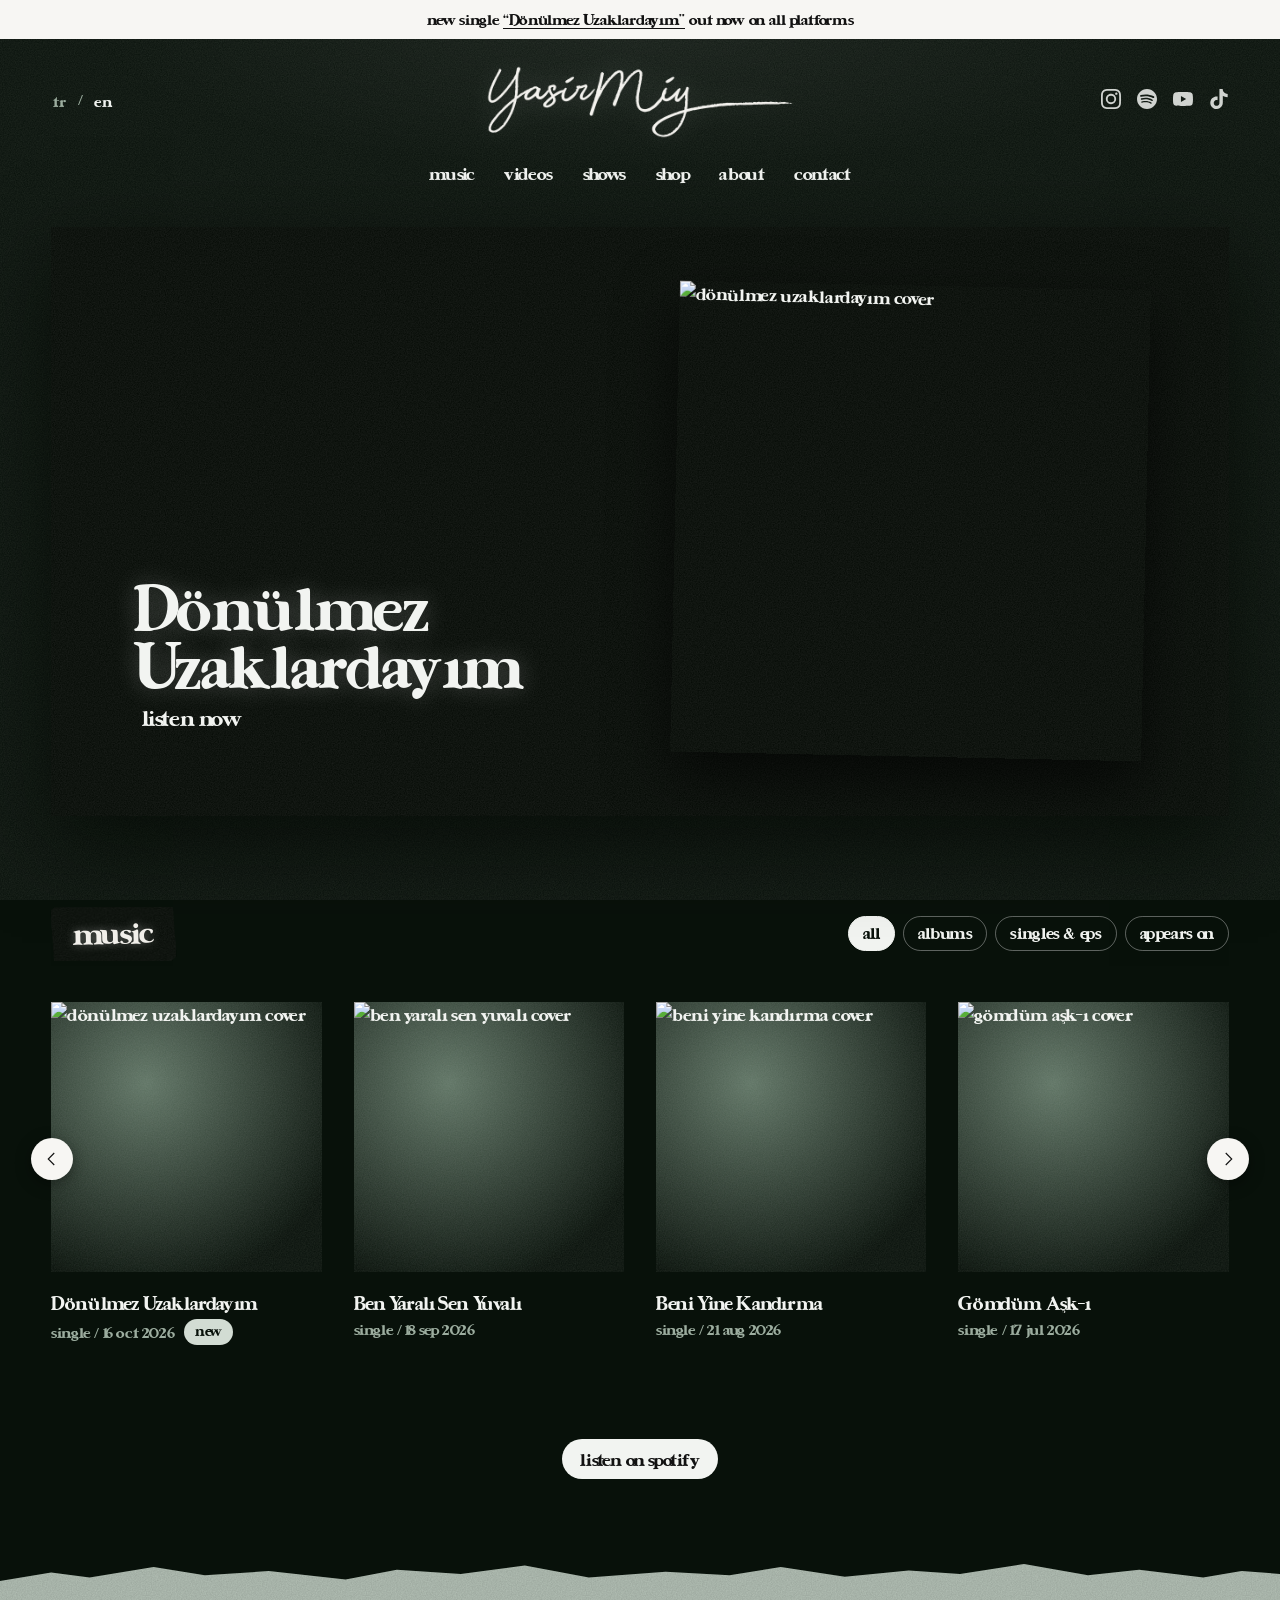
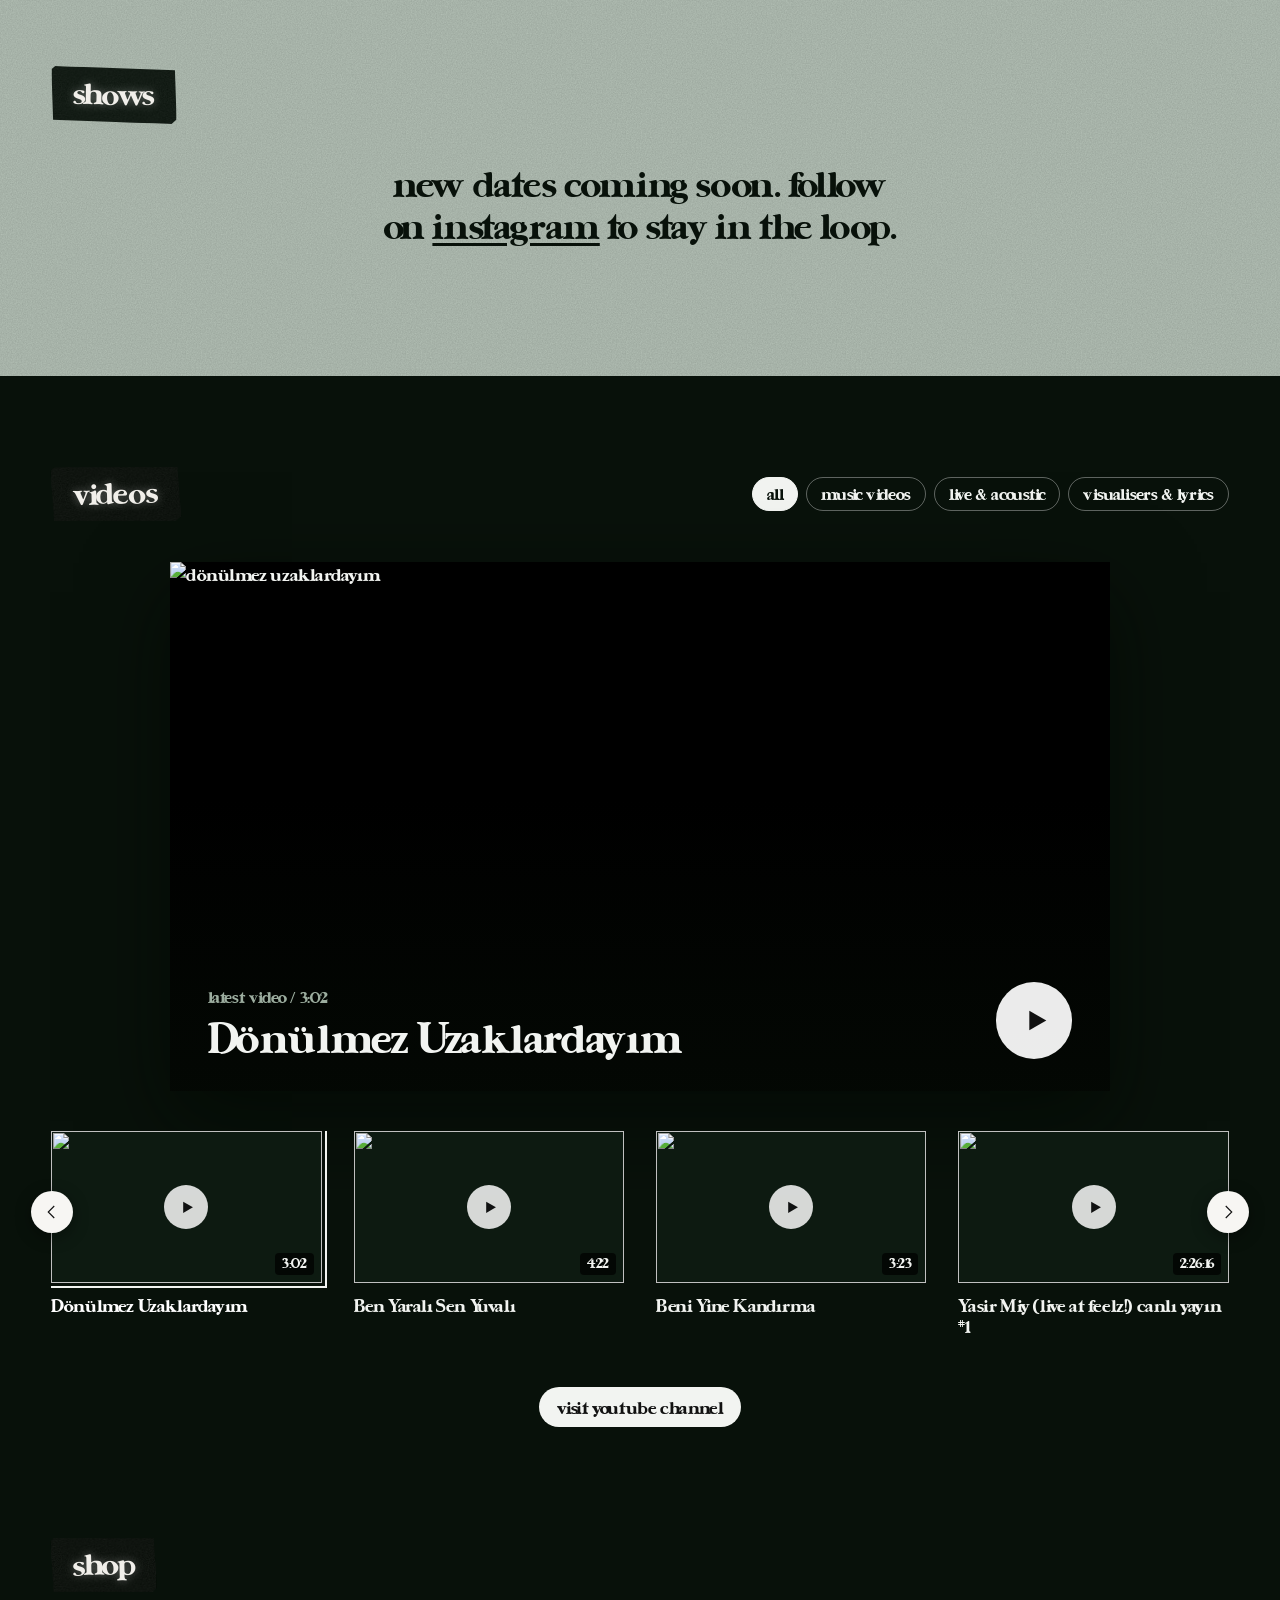
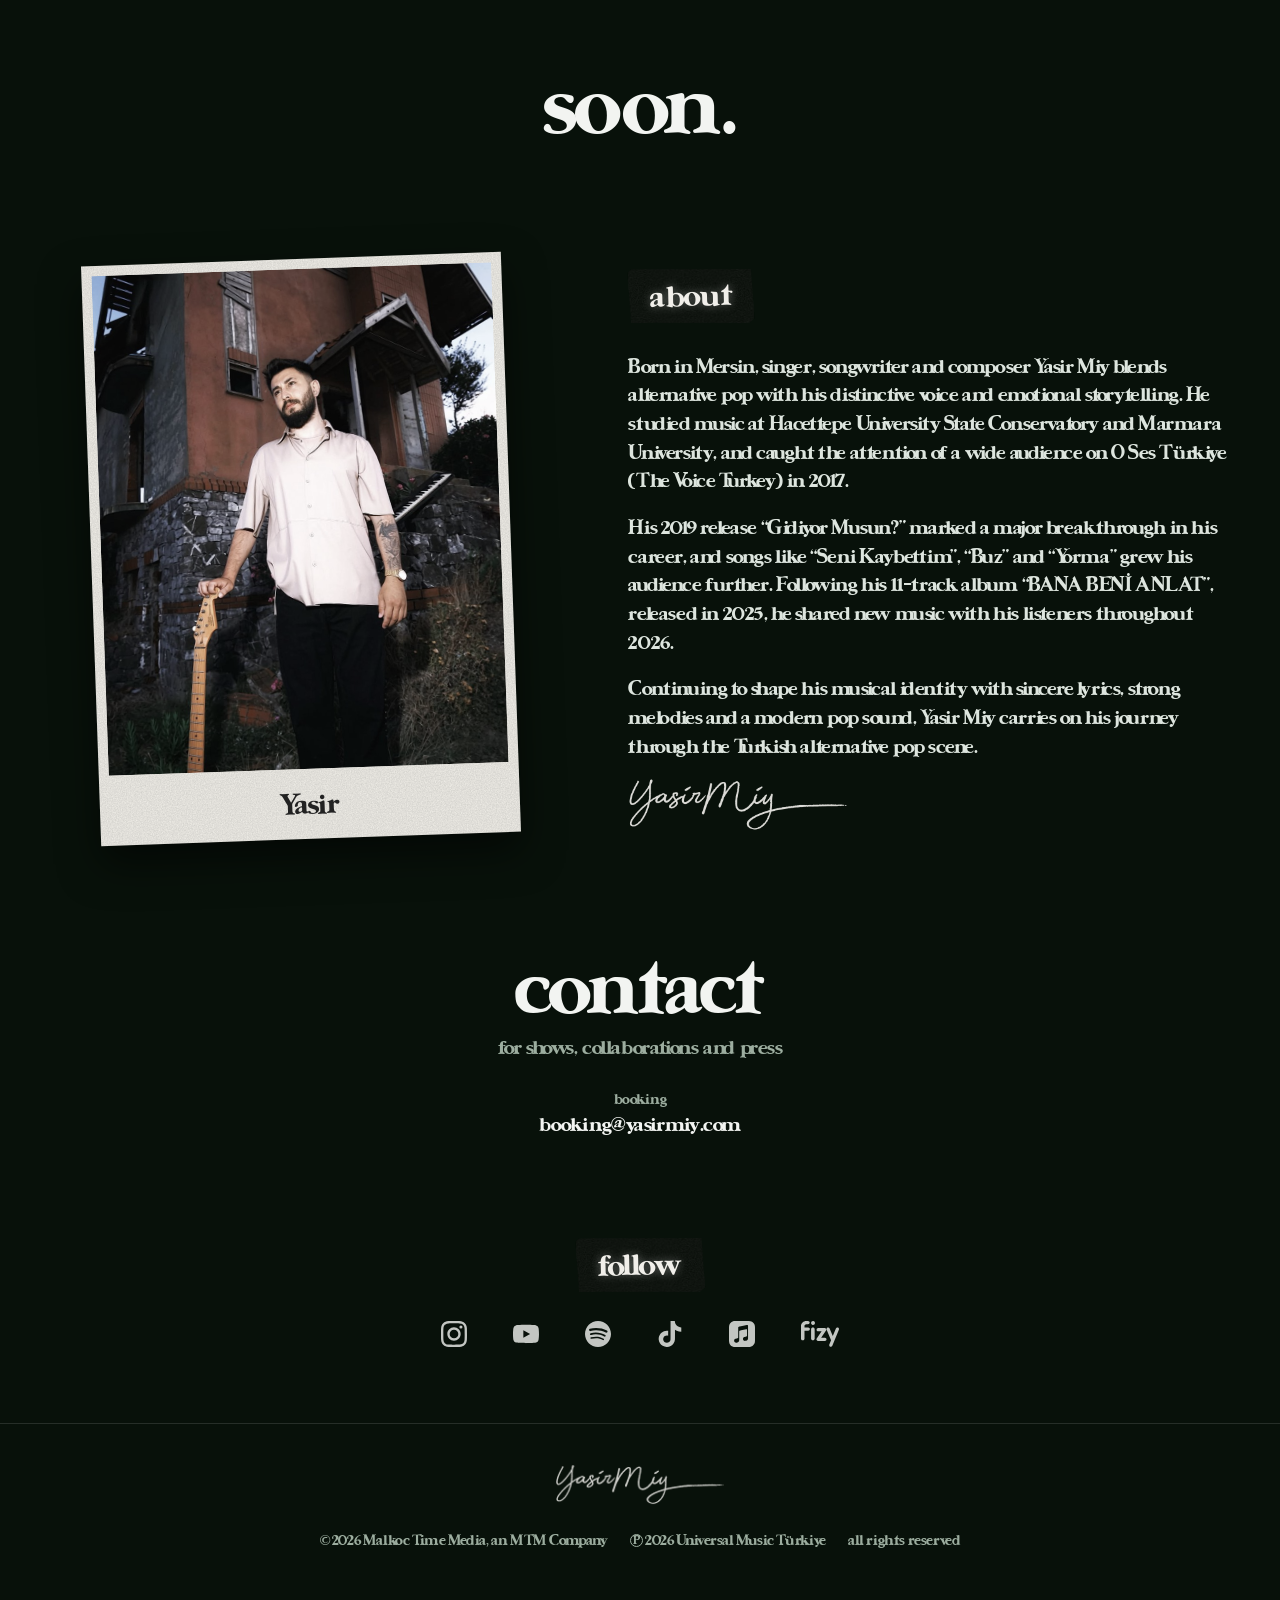
==== index.html @ 3ab73c59 "Add files via upload" ====
<!DOCTYPE html>
<html lang="tr">
<head>
<meta charset="UTF-8">
<meta name="viewport" content="width=device-width, initial-scale=1">
<title>yasir miy</title>
<meta name="theme-color" content="#08110a">
<meta name="description" content="Yasir Miy — müzisyen. Müzik, videolar, konserler ve iletişim.">
<link rel="stylesheet" href="assets/site.css">
</head>
<body>
<svg xmlns="http://www.w3.org/2000/svg" style="display:none" aria-hidden="true"><symbol id="i-instagram" viewBox="0 0 24 24"><path d="M7.0301.084c-1.2768.0602-2.1487.264-2.911.5634-.7888.3075-1.4575.72-2.1228 1.3877-.6652.6677-1.075 1.3368-1.3802 2.127-.2954.7638-.4956 1.6365-.552 2.914-.0564 1.2775-.0689 1.6882-.0626 4.947.0062 3.2586.0206 3.6671.0825 4.9473.061 1.2765.264 2.1482.5635 2.9107.308.7889.72 1.4573 1.388 2.1228.6679.6655 1.3365 1.0743 2.1285 1.38.7632.295 1.6361.4961 2.9134.552 1.2773.056 1.6884.069 4.9462.0627 3.2578-.0062 3.668-.0207 4.9478-.0814 1.28-.0607 2.147-.2652 2.9098-.5633.7889-.3086 1.4578-.72 2.1228-1.3881.665-.6682 1.0745-1.3378 1.3795-2.1284.2957-.7632.4966-1.636.552-2.9124.056-1.2809.0692-1.6898.063-4.948-.0063-3.2583-.021-3.6668-.0817-4.9465-.0607-1.2797-.264-2.1487-.5633-2.9117-.3084-.7889-.72-1.4568-1.3876-2.1228C21.2982 1.33 20.628.9208 19.8378.6165 19.074.321 18.2017.1197 16.9244.0645 15.6471.0093 15.236-.005 11.977.0014 8.718.0076 8.31.0215 7.0301.0839m.1402 21.6932c-1.17-.0509-1.8053-.2453-2.2287-.408-.5606-.216-.96-.4771-1.3819-.895-.422-.4178-.6811-.8186-.9-1.378-.1644-.4234-.3624-1.058-.4171-2.228-.0595-1.2645-.072-1.6442-.079-4.848-.007-3.2037.0053-3.583.0607-4.848.05-1.169.2456-1.805.408-2.2282.216-.5613.4762-.96.895-1.3816.4188-.4217.8184-.6814 1.3783-.9003.423-.1651 1.0575-.3614 2.227-.4171 1.2655-.06 1.6447-.072 4.848-.079 3.2033-.007 3.5835.005 4.8495.0608 1.169.0508 1.8053.2445 2.228.408.5608.216.96.4754 1.3816.895.4217.4194.6816.8176.9005 1.3787.1653.4217.3617 1.056.4169 2.2263.0602 1.2655.0739 1.645.0796 4.848.0058 3.203-.0055 3.5834-.061 4.848-.051 1.17-.245 1.8055-.408 2.2294-.216.5604-.4763.96-.8954 1.3814-.419.4215-.8181.6811-1.3783.9-.4224.1649-1.0577.3617-2.2262.4174-1.2656.0595-1.6448.072-4.8493.079-3.2045.007-3.5825-.006-4.848-.0608M16.953 5.5864A1.44 1.44 0 1 0 18.39 4.144a1.44 1.44 0 0 0-1.437 1.4424M5.8385 12.012c.0067 3.4032 2.7706 6.1557 6.173 6.1493 3.4026-.0065 6.157-2.7701 6.1506-6.1733-.0065-3.4032-2.771-6.1565-6.174-6.1498-3.403.0067-6.156 2.771-6.1496 6.1738M8 12.0077a4 4 0 1 1 4.008 3.9921A3.9996 3.9996 0 0 1 8 12.0077"/></symbol><symbol id="i-youtube" viewBox="0 0 24 24"><path d="M23.498 6.186a3.016 3.016 0 0 0-2.122-2.136C19.505 3.545 12 3.545 12 3.545s-7.505 0-9.377.505A3.017 3.017 0 0 0 .502 6.186C0 8.07 0 12 0 12s0 3.93.502 5.814a3.016 3.016 0 0 0 2.122 2.136c1.871.505 9.376.505 9.376.505s7.505 0 9.377-.505a3.015 3.015 0 0 0 2.122-2.136C24 15.93 24 12 24 12s0-3.93-.502-5.814zM9.545 15.568V8.432L15.818 12l-6.273 3.568z"/></symbol><symbol id="i-spotify" viewBox="0 0 24 24"><path d="M12 0C5.4 0 0 5.4 0 12s5.4 12 12 12 12-5.4 12-12S18.66 0 12 0zm5.521 17.34c-.24.359-.66.48-1.021.24-2.82-1.74-6.36-2.101-10.561-1.141-.418.122-.779-.179-.899-.539-.12-.421.18-.78.54-.9 4.56-1.021 8.52-.6 11.64 1.32.42.18.479.659.301 1.02zm1.44-3.3c-.301.42-.841.6-1.262.3-3.239-1.98-8.159-2.58-11.939-1.38-.479.12-1.02-.12-1.14-.6-.12-.48.12-1.021.6-1.141C9.6 9.9 15 10.561 18.72 12.84c.361.181.54.78.241 1.2zm.12-3.36C15.24 8.4 8.82 8.16 5.16 9.301c-.6.179-1.2-.181-1.38-.721-.18-.601.18-1.2.72-1.381 4.26-1.26 11.28-1.02 15.721 1.621.539.3.719 1.02.419 1.56-.299.421-1.02.599-1.559.3z"/></symbol><symbol id="i-tiktok" viewBox="0 0 24 24"><path d="M12.525.02c1.31-.02 2.61-.01 3.91-.02.08 1.53.63 3.09 1.75 4.17 1.12 1.11 2.7 1.62 4.24 1.79v4.03c-1.44-.05-2.89-.35-4.2-.97-.57-.26-1.1-.59-1.62-.93-.01 2.92.01 5.84-.02 8.75-.08 1.4-.54 2.79-1.35 3.94-1.31 1.92-3.58 3.17-5.91 3.21-1.43.08-2.86-.31-4.08-1.03-2.02-1.19-3.44-3.37-3.65-5.71-.02-.5-.03-1-.01-1.49.18-1.9 1.12-3.72 2.58-4.96 1.66-1.44 3.98-2.13 6.15-1.72.02 1.48-.04 2.96-.04 4.44-.99-.32-2.15-.23-3.02.37-.63.41-1.11 1.04-1.36 1.75-.21.51-.15 1.07-.14 1.61.24 1.64 1.82 3.02 3.5 2.87 1.12-.01 2.19-.66 2.77-1.61.19-.33.4-.67.41-1.06.1-1.79.06-3.57.07-5.36.01-4.03-.01-8.05.02-12.07z"/></symbol><symbol id="i-applemusic" viewBox="0 0 24 24"><path d="M23.994 6.124a9.23 9.23 0 00-.24-2.19c-.317-1.31-1.062-2.31-2.18-3.043a5.022 5.022 0 00-1.877-.726 10.496 10.496 0 00-1.564-.15c-.04-.003-.083-.01-.124-.013H5.986c-.152.01-.303.017-.455.026-.747.043-1.49.123-2.193.4-1.336.53-2.3 1.452-2.865 2.78-.192.448-.292.925-.363 1.408-.056.392-.088.785-.1 1.18 0 .032-.007.062-.01.093v12.223c.01.14.017.283.027.424.05.815.154 1.624.497 2.373.65 1.42 1.738 2.353 3.234 2.801.42.127.856.187 1.293.228.555.053 1.11.06 1.667.06h11.03a12.5 12.5 0 001.57-.1c.822-.106 1.596-.35 2.295-.81a5.046 5.046 0 001.88-2.207c.186-.42.293-.87.37-1.324.113-.675.138-1.358.137-2.04-.002-3.8 0-7.595-.003-11.393zm-6.423 3.99v5.712c0 .417-.058.827-.244 1.206-.29.59-.76.962-1.388 1.14-.35.1-.706.157-1.07.173-.95.045-1.773-.6-1.943-1.536a1.88 1.88 0 011.038-2.022c.323-.16.67-.25 1.018-.324.378-.082.758-.153 1.134-.24.274-.063.457-.23.51-.516a.904.904 0 00.02-.193c0-1.815 0-3.63-.002-5.443a.725.725 0 00-.026-.185c-.04-.15-.15-.243-.304-.234-.16.01-.318.035-.475.066-.76.15-1.52.303-2.28.456l-2.325.47-1.374.278c-.016.003-.032.01-.048.013-.277.077-.377.203-.39.49-.002.042 0 .086 0 .13-.002 2.602 0 5.204-.003 7.805 0 .42-.047.836-.215 1.227-.278.64-.77 1.04-1.434 1.233-.35.1-.71.16-1.075.172-.96.036-1.755-.6-1.92-1.544-.14-.812.23-1.685 1.154-2.075.357-.15.73-.232 1.108-.31.287-.06.575-.116.86-.177.383-.083.583-.323.6-.714v-.15c0-2.96 0-5.922.002-8.882 0-.123.013-.25.042-.37.07-.285.273-.448.546-.518.255-.066.515-.112.774-.165.733-.15 1.466-.296 2.2-.444l2.27-.46c.67-.134 1.34-.27 2.01-.403.22-.043.442-.088.663-.106.31-.025.523.17.554.482.008.073.012.148.012.223.002 1.91.002 3.822 0 5.732z"/></symbol><symbol id="i-fizy" viewBox="0 0 38 26"><path d="M34.9114 7.4412C35.2424 6.62758 36.1765 6.23382 36.9969 6.56232C37.8176 6.89082 38.2143 7.81673 37.8831 8.63059L31.307 24.7911C31.0553 25.4099 30.4546 25.7857 29.8205 25.7857C29.6208 25.7857 29.418 25.7485 29.2213 25.67C28.4007 25.3415 28.0039 24.4153 28.3351 23.6015L30.0643 19.3524L25.6507 8.63699C25.316 7.82436 25.7088 6.89673 26.528 6.56479C27.3471 6.23308 28.2827 6.62265 28.6172 7.43504L31.7845 15.1247L34.9114 7.4412ZM23.6917 7.03247C24.2932 7.03247 24.8454 7.36421 25.1258 7.89449C25.4064 8.42453 25.3695 9.06598 25.0298 9.56046L20.1325 16.6938H23.91C24.8054 16.6938 25.5312 17.4174 25.5312 18.3097C25.5312 19.202 24.8054 19.9253 23.91 19.9253H17.0586C16.4572 19.9253 15.9052 19.5936 15.6248 19.0633C15.3442 18.5333 15.3811 17.8918 15.7205 17.3973L20.6181 10.264H17.1975C16.3021 10.264 15.5761 9.54043 15.5761 8.64811C15.5761 7.75579 16.3021 7.03247 17.1975 7.03247H23.6917ZM11.875 19.3393C10.8912 19.3393 10.0937 18.6406 10.0937 17.7787V8.00698C10.0937 7.14508 10.8912 6.44643 11.875 6.44643C12.8588 6.44643 13.6562 7.14508 13.6562 8.00698V17.7787C13.6562 18.6406 12.8588 19.3393 11.875 19.3393ZM7.1737 6.42165H3.49033V4.84044C3.49033 3.96487 4.35405 3.21082 5.30611 3.21082H6.97261C7.92949 3.21082 8.70515 2.48567 8.70515 1.60541C8.70515 0.725152 7.92949 0 6.97261 0H5.30611C2.44323 0 0 2.20707 0 4.84044V17.7452C0 18.6255 0.788278 19.3393 1.74517 19.3393C2.70205 19.3393 3.49033 18.6255 3.49033 17.7452V9.63247H7.1737C8.13059 9.63247 8.90625 8.90732 8.90625 8.02706C8.90625 7.1468 8.13059 6.42165 7.1737 6.42165Z"/><path d="M10.0858 2.29425C9.8662 0.951652 11.0071 -0.19299 12.3458 0.0273158C13.1564 0.160866 13.81 0.816524 13.9432 1.62966C14.1625 2.97252 13.0217 4.1169 11.6832 3.89659C10.8726 3.76304 10.2187 3.10738 10.0858 2.29425Z"/></symbol></svg>
<div class="announce">
  <span data-i18n="duyuru1">yeni single</span> <a href="#muzik" id="duyuru-link" target="_blank" rel="noopener">“<span id="duyuru-ad">Dönülmez Uzaklardayım</span>”</a> <span data-i18n="duyuru2">şimdi tüm platformlarda</span>
</div>

<header>
  <div class="wrap">
    <div class="top">
      <div class="lang" role="group" aria-label="dil / language">
        <button type="button" data-lang="tr" class="on">tr</button><span>/</span><button type="button" data-lang="en">en</button>
      </div>
      <a href="#" class="logo" aria-label="Yasir Miy"><img src="assets/logo-acik.png" alt="Yasir Miy"></a>
      <div class="socials">
        <a href="https://www.instagram.com/yasirmiy" target="_blank" rel="noopener" aria-label="Instagram"><svg><use href="#i-instagram"/></svg></a>
        <a href="https://open.spotify.com/intl-tr/artist/2FxIS6uj3aDXwHBU1Y2mBW" target="_blank" rel="noopener" aria-label="Spotify"><svg><use href="#i-spotify"/></svg></a>
        <a href="https://www.youtube.com/@yasirmiy/" target="_blank" rel="noopener" aria-label="YouTube"><svg><use href="#i-youtube"/></svg></a>
        <a href="https://www.tiktok.com/@yasirmiy" target="_blank" rel="noopener" aria-label="TikTok"><svg><use href="#i-tiktok"/></svg></a>
      </div>
    </div>
    <nav>
      <ul>
        <li><a href="#muzik" data-i18n="nav_muzik">müzik</a></li>
        <li><a href="#videolar" data-i18n="nav_video">videolar</a></li>
        <li><a href="#konserler" data-i18n="nav_konser">konserler</a></li>
        <li><a href="shop/" data-i18n="shop">shop</a></li>
        <li><a href="#hakkimda" data-i18n="nav_hakkimda">hakkımda</a></li>
        <li><a href="#iletisim" data-i18n="nav_iletisim">iletişim</a></li>
      </ul>
    </nav>
  </div>
</header>

<main>
  <!-- BÜYÜK KAPAK: en son çıkan şarkı -->
  <div class="wrap">
    <a href="https://open.spotify.com/intl-tr/artist/2FxIS6uj3aDXwHBU1Y2mBW" class="hero" id="hero-link" target="_blank" rel="noopener" style="display:block">
      <div class="hero-bg" id="hero-bg"></div>
      <div class="hero-shade"></div>
      <img class="hero-cover" id="hero-kapak" alt="">
      <div class="hero-text">
        <h1 id="hero-ad">Dönülmez Uzaklardayım</h1>
        <p data-i18n="dinle_simdi">şimdi dinle</p>
      </div>
    </a>
  </div>

  <!-- MÜZİK (liste Apple Music'ten, linkler Spotify'a) -->
  <section id="muzik">
    <div class="wrap">
      <div class="sec-head"><span class="tape" data-i18n="nav_muzik">müzik</span>
        <div class="filters" role="tablist">
          <button class="chip on" data-f="all" data-i18n="f_tumu">tümü</button>
          <button class="chip" data-f="album" data-i18n="f_album">albümler</button>
          <button class="chip" data-f="single" data-i18n="f_single">single'lar ve ep'ler</button>
          <button class="chip" data-f="feat" data-i18n="f_feat">yer aldıkları</button>
        </div>
      </div>
      <div class="carousel">
        <button class="arrow prev" aria-label="<"><svg viewBox="0 0 24 24"><path d="M15 4l-8 8 8 8"/></svg></button>
        <div class="track" id="muzik-liste"></div>
        <button class="arrow next" aria-label=">"><svg viewBox="0 0 24 24"><path d="M9 4l8 8-8 8"/></svg></button>
      </div>
      <div class="center"><a class="pill" href="https://open.spotify.com/intl-tr/artist/2FxIS6uj3aDXwHBU1Y2mBW" target="_blank" rel="noopener" data-i18n="spotify_tumu">tümünü spotify'da dinle</a></div>
    </div>
  </section>

  <!-- KONSERLER -->
  <div class="torn" aria-hidden="true"></div>
  <div class="grey">
    <section id="konserler">
      <div class="wrap">
        <div class="sec-head"><span class="tape light" data-i18n="nav_konser">konserler</span></div>
        <p class="note bos"><span data-i18n="konser1">yeni tarihler yakında. haberdar olmak için</span> <a href="https://www.instagram.com/yasirmiy" target="_blank" rel="noopener">instagram</a><span data-i18n="konser2">'dan takip et.</span></p>
      </div>
    </section>
  </div>

  <!-- VİDEOLAR (YouTube) -->
  <section id="videolar">
    <div class="wrap">
      <div class="sec-head"><span class="tape" data-i18n="nav_video">videolar</span>
        <div class="filters" id="video-filtre">
          <button class="chip on" data-f="all" data-i18n="f_tumu">tümü</button>
          <button class="chip" data-f="klip" data-i18n="v_klip">klipler</button>
          <button class="chip" data-f="canli" data-i18n="v_canli">canlı ve akustik</button>
          <button class="chip" data-f="dinle" data-i18n="v_dinle">visualiser ve lyric</button>
        </div>
      </div>
      <div class="featured" id="video-vitrin"></div>
      <div class="carousel vids">
        <button class="arrow prev" aria-label="<"><svg viewBox="0 0 24 24"><path d="M15 4l-8 8 8 8"/></svg></button>
        <div class="track" id="video-liste"></div>
        <button class="arrow next" aria-label=">"><svg viewBox="0 0 24 24"><path d="M9 4l8 8-8 8"/></svg></button>
      </div>
      <div class="center"><a class="pill" href="https://www.youtube.com/@yasirmiy/" target="_blank" rel="noopener" data-i18n="yt_git">youtube kanalına git</a></div>
    </div>
  </section>

  <!-- SHOP -->
  <section id="shop">
    <div class="wrap">
      <div class="sec-head"><span class="tape" data-i18n="shop">shop</span></div>
      <div class="shop-grid tek" id="ana-urunler"></div>
      <div id="shop-alt"><p class="shop-note" data-i18n="shop_not2">yeni ürünler çok yakında.</p>
      <div class="center" style="margin-top:22px"><a class="pill" href="shop/" data-i18n="shop_git">mağazaya git</a></div></div>
    </div>
  </section>

  <!-- HAKKIMDA -->
  <section id="hakkimda">
    <div class="wrap about">
      <figure class="polaroid"><div class="img"><img src="assets/foto/hakkimda.jpg" alt="Yasir Miy" loading="lazy"></div><figcaption>Yasir</figcaption></figure>
      <div>
        <div class="sec-head" style="margin-bottom:28px"><span class="tape" data-i18n="nav_hakkimda">hakkımda</span></div>
        <p data-i18n="bio1">Mersin doğumlu şarkıcı, söz yazarı ve besteci Yasir Miy, alternatif pop müziği kendine özgü vokali ve duygusal anlatımıyla buluşturuyor. Hacettepe Üniversitesi Konservatuvarı ve Marmara Üniversitesi’nde müzik eğitimi alan sanatçı, 2017 yılında O Ses Türkiye ile geniş kitlelerin dikkatini çekti.</p>
        <p data-i18n="bio2">2019 yılında yayımladığı “Gidiyor Musun?” ile müzik kariyerinde önemli bir çıkış yakalayan Miy, “Seni Kaybettim”, “Buz” ve “Yorma” gibi şarkılarıyla dinleyici kitlesini genişletti. 2025 yılında yayımladığı 11 şarkılık “BANA BENİ ANLAT” albümünün ardından 2026 boyunca yeni çalışmalarını dinleyicileriyle buluşturdu.</p>
        <p data-i18n="bio3">Samimi sözleri, güçlü melodileri ve modern pop sound’uyla müzikal kimliğini geliştirmeye devam eden Yasir Miy, üretimleriyle Türk alternatif pop sahnesindeki yolculuğunu sürdürüyor.</p>
        <img class="sign" src="assets/logo-acik.png" alt="Yasir Miy">
      </div>
    </div>
  </section>

  <!-- İLETİŞİM -->
  <section id="iletisim" class="contact">
    <div class="wrap">
      <h2 data-i18n="nav_iletisim">iletişim</h2>
      <p data-i18n="iletisim_alt">konser, iş birliği ve basın için</p>
      <div class="rows">
        <div><small>booking</small><a href="mailto:booking@yasirmiy.com">booking@yasirmiy.com</a></div>
      </div>
    </div>
  </section>

  <!-- TAKİP ET -->
  <section id="takip" class="follow">
    <div class="wrap">
      <div class="sec-head" style="justify-content:center"><span class="tape" data-i18n="takip">takip et</span></div>
      <div class="follow-grid">
        <a href="https://www.instagram.com/yasirmiy" target="_blank" rel="noopener" aria-label="instagram" title="instagram"><svg><use href="#i-instagram"/></svg><span>instagram</span></a>
        <a href="https://www.youtube.com/@yasirmiy/" target="_blank" rel="noopener" aria-label="youtube" title="youtube"><svg><use href="#i-youtube"/></svg><span>youtube</span></a>
        <a href="https://open.spotify.com/intl-tr/artist/2FxIS6uj3aDXwHBU1Y2mBW" target="_blank" rel="noopener" aria-label="spotify" title="spotify"><svg><use href="#i-spotify"/></svg><span>spotify</span></a>
        <a href="https://www.tiktok.com/@yasirmiy" target="_blank" rel="noopener" aria-label="tiktok" title="tiktok"><svg><use href="#i-tiktok"/></svg><span>tiktok</span></a>
        <a href="https://music.apple.com/tr/artist/yasir-miy/1456168470?l=tr" target="_blank" rel="noopener" aria-label="apple music" title="apple music"><svg><use href="#i-applemusic"/></svg><span>apple music</span></a>
        <a href="https://listen.fizy.com/sanatci/--/yasir-miy/409668368/--/sarkilar/karisik" target="_blank" rel="noopener" class="fizy" aria-label="fizy" title="fizy"><svg viewBox="0 0 38 26"><use href="#i-fizy"/></svg><span>fizy</span></a>
      </div>
    </div>
  </section>
</main>

<footer>
  <div class="wrap">
    <img class="flogo" src="assets/logo-acik.png" alt="Yasir Miy">
    <div class="fine"><span>© 2026 Malkoc Time Media, an MTM Company</span><span><span class="pmark" aria-label="℗">P</span> 2026 Universal Music Türkiye</span><span data-i18n="haklar">tüm hakları saklıdır</span></div>
  </div>
</footer>

<script src="assets/muzik-yedek.js"></script>
<script src="assets/video-liste.js"></script>
<script src="assets/spotify-esles.js"></script>
<script src="assets/urunler.js"></script>
<script>
  // ——— DİL (tr / en) ———
  const METIN = {
    tr: {
      duyuru1:'yeni single', duyuru2:'şimdi tüm platformlarda',
      nav_muzik:'müzik', nav_video:'videolar', nav_konser:'konserler', nav_hakkimda:'hakkımda', nav_iletisim:'iletişim',
      dinle_simdi:'şimdi dinle', f_tumu:'tümü', f_album:'albümler', f_single:"single'lar ve ep'ler", f_feat:'yer aldıkları',
      spotify_tumu:"tümünü spotify'da dinle", p_dinle:'dinle', p_izle:'izle', p_sahne:'sahne', p_ben:'ben',
      konser1:'yeni tarihler yakında. haberdar olmak için', konser2:"'dan takip et.",
      v_klip:'klipler', v_canli:'canlı ve akustik', v_dinle:'visualiser ve lyric', yt_git:'youtube kanalına git',
      son_video:'son video', secili:'şimdi seçili', yeni:'yeni', kapak:'kapak',
      iletisim_alt:'konser, iş birliği ve basın için', menajer:'menajer', basin:'basın',
      takip:'takip et', haklar:'tüm hakları saklıdır',
      shop:'shop', yakinda:'yakında', s_tee:'tişört', s_hood:'kapüşonlu sweatshirt', s_vinyl:'plak', s_poster:'poster', shop_not:'resmi yasir miy ürünleri çok yakında burada.', shop_git:'mağazaya git', shop_not2:'yeni ürünler çok yakında.', dil:'tr',
      t_album:'albüm', t_ep:'ep', t_single:'single', t_feat:'yer aldığı',
      ay:['oca','şub','mar','nis','may','haz','tem','ağu','eyl','eki','kas','ara']
    },
    en: {
      duyuru1:'new single', duyuru2:'out now on all platforms',
      nav_muzik:'music', nav_video:'videos', nav_konser:'shows', nav_hakkimda:'about', nav_iletisim:'contact',
      dinle_simdi:'listen now', f_tumu:'all', f_album:'albums', f_single:'singles & eps', f_feat:'appears on',
      spotify_tumu:'listen on spotify', p_dinle:'listen', p_izle:'watch', p_sahne:'live', p_ben:'me',
      konser1:'new dates coming soon. follow on', konser2:' to stay in the loop.',
      v_klip:'music videos', v_canli:'live & acoustic', v_dinle:'visualisers & lyrics', yt_git:'visit youtube channel',
      son_video:'latest video', secili:'now selected', yeni:'new', kapak:'cover',
      iletisim_alt:'for shows, collaborations and press', menajer:'management', basin:'press',
      takip:'follow', haklar:'all rights reserved',
      shop:'shop', yakinda:'soon', s_tee:'t-shirt', s_hood:'hoodie', s_vinyl:'vinyl', s_poster:'poster', shop_not:'official yasir miy merch is coming here soon.', shop_git:'visit the shop', shop_not2:'more merch coming soon.', dil:'en',
      t_album:'album', t_ep:'ep', t_single:'single', t_feat:'featured',
      ay:['jan','feb','mar','apr','may','jun','jul','aug','sep','oct','nov','dec'],
      bio1:'Born in Mersin, singer, songwriter and composer Yasir Miy blends alternative pop with his distinctive voice and emotional storytelling. He studied music at Hacettepe University State Conservatory and Marmara University, and caught the attention of a wide audience on O Ses Türkiye (The Voice Turkey) in 2017.',
      bio2:'His 2019 release “Gidiyor Musun?” marked a major breakthrough in his career, and songs like “Seni Kaybettim”, “Buz” and “Yorma” grew his audience further. Following his 11-track album “BANA BENİ ANLAT”, released in 2025, he shared new music with his listeners throughout 2026.',
      bio3:'Continuing to shape his musical identity with sincere lyrics, strong melodies and a modern pop sound, Yasir Miy carries on his journey through the Turkish alternative pop scene.'
    }
  };
  // Türkçe biyografiyi sayfadan al (tek kaynak)
  ['bio1','bio2','bio3'].forEach(k => METIN.tr[k] = document.querySelector(`[data-i18n="${k}"]`).textContent);
  let DIL = 'tr';
  try { DIL = localStorage.getItem('dil') || (/^tr/i.test(navigator.language) ? 'tr' : 'en'); } catch(e) {}
  const T = k => (METIN[DIL] && METIN[DIL][k] !== undefined) ? METIN[DIL][k] : METIN.tr[k];
  function dilUygula(d){
    DIL = METIN[d] ? d : 'tr';
    try { localStorage.setItem('dil', DIL); } catch(e) {}
    document.documentElement.lang = DIL;
    document.querySelectorAll('[data-i18n]').forEach(el => el.textContent = T(el.dataset.i18n));
    document.querySelectorAll('.lang button').forEach(b => b.classList.toggle('on', b.dataset.lang === DIL));
    if (typeof ciz === 'function') { ciz(); vitrin(false); vciz(); }
    const au = document.getElementById('ana-urunler');
    if (au && window.URUNLER) { const g = URUNLER.filter(u => !u.gizli); au.innerHTML = g.length ? g.slice(0,3).map(u => urunKarti(u, '', T)).join('') : `<p class="yakinda-buyuk">${T('yakinda')}.</p>`; document.getElementById('shop-alt').style.display = g.length ? '' : 'none'; }
  }
  document.querySelectorAll('.lang button').forEach(b => b.onclick = () => dilUygula(b.dataset.lang));

  // ——— MÜZİK: liste Apple'dan güncel, tıklayınca Spotify ———
  const SP = window.SPOTIFY || {};
  const spotifyLink = x => SP[x.id] ? 'https://open.spotify.com/album/' + SP[x.id]
    : 'https://open.spotify.com/search/' + encodeURIComponent('Yasir Miy ' + x.t.replace(/\(feat\..*?\)/,''));
  let LISTE = (window.MUZIK_YEDEK || []).slice(), FILTRE = 'all';
  const YEREL = new Set(LISTE.map(x => x.id));
  const tarih = d => { const [y,m,g] = d.split('-'); return +g + ' ' + T('ay')[m-1] + ' ' + y; };
  const esc = t => t.replace(/[&<>"]/g, c => ({'&':'&amp;','<':'&lt;','>':'&gt;','"':'&quot;'}[c]));
  function ciz(){
    const el = document.getElementById('muzik-liste');
    const l = LISTE.filter(x => FILTRE==='all' || x.ty===FILTRE || (FILTRE==='single' && x.ty==='ep'));
    el.innerHTML = l.map((x,i) => `
      <a class="card" href="${spotifyLink(x)}" target="_blank" rel="noopener">
        <div class="cover">${x.art ? `<img src="${x.art}" alt="${esc(x.t)} ${T('kapak')}" loading="lazy">` : `<span class="ad">${esc(x.t)}</span>`}</div>
        <h3>${esc(x.t)}</h3>
        ${x.a !== 'Yasir Miy' ? `<div class="artist">${esc(x.a)}</div>` : ''}
        <div class="meta">${T('t_'+x.ty)} / ${tarih(x.d)} ${i===0 && FILTRE==='all' ? `<span class="tag">${T('yeni')}</span>` : ''}</div>
      </a>`).join('');
    el.scrollLeft = 0;
    const s = LISTE[0]; if (!s) return;
    const url = spotifyLink(s), kapak = s.art || '';
    document.getElementById('hero-ad').textContent = s.t;
    document.getElementById('hero-kapak').src = kapak;
    document.getElementById('hero-kapak').alt = s.t + ' ' + T('kapak');
    document.getElementById('hero-bg').style.backgroundImage = kapak ? `url("${kapak}")` : '';
    document.getElementById('duyuru-ad').textContent = s.t;
    document.getElementById('hero-link').href = url;
    document.getElementById('duyuru-link').href = url;
  }
  document.querySelectorAll('#muzik .chip').forEach(b => b.onclick = () => {
    document.querySelectorAll('#muzik .chip').forEach(c => c.classList.toggle('on', c===b));
    FILTRE = b.dataset.f; ciz();
  });
  // Apple'dan canlı liste (JSONP)
  window.appleMuzik = r => {
    const l = (r.results||[]).filter(x => x.wrapperType==='collection').map(x => {
      let t = x.collectionName, ty = 'album';
      if (/ - Single$/.test(t)) { t = t.replace(/ - Single$/,''); ty = 'single'; }
      else if (/ - EP$/.test(t)) { t = t.replace(/ - EP$/,''); ty = 'ep'; }
      if (!/Yasir Miy/i.test(x.artistName)) ty = 'feat';
      return {id:x.collectionId, t, d:x.releaseDate.slice(0,10), a:x.artistName, ty, n:x.trackCount,
              art: YEREL.has(x.collectionId) ? 'assets/kapaklar/'+x.collectionId+'.jpg' : (x.artworkUrl100||'').replace('100x100bb','600x600bb')};
    }).sort((a,b) => b.d.localeCompare(a.d));
    if (l.length) { LISTE = l; ciz(); }
  };

  // ——— VİDEOLAR ———
  const VL = window.VIDEOLAR || []; let VF = 'all', SECILI = VL[0];
  const GOMULU = /yasirmiy\.com$|github\.io$/.test(location.hostname); // gerçek sitede video sayfada oynar
  const playSvg = '<svg viewBox="0 0 24 24"><path d="M6 4l14 8-14 8z"/></svg>';
  const yt = id => 'https://www.youtube.com/watch?v=' + id;
  function vitrin(oynat){
    const x = SECILI, el = document.getElementById('video-vitrin'); if (!x) return;
    if (oynat && GOMULU) { el.innerHTML = `<iframe src="https://www.youtube-nocookie.com/embed/${x.id}?autoplay=1&rel=0" title="${esc(x.t)}" allow="autoplay; encrypted-media; picture-in-picture; fullscreen" allowfullscreen></iframe>`; return; }
    el.innerHTML = `<a href="${yt(x.id)}" target="_blank" rel="noopener" style="display:block;position:absolute;inset:0">
      <img src="${GOMULU ? `https://i.ytimg.com/vi/${x.id}/maxresdefault.jpg` : `assets/videolar/${x.id}.jpg`}" onerror="this.onerror=null;this.src='assets/videolar/${x.id}.jpg'" alt="${esc(x.t)}"><div class="shade"></div>
      <div class="info"><div><small>${x===VL[0]?T('son_video'):T('secili')} / ${x.s}</small><h3>${esc(x.t)}</h3></div><span class="play">${playSvg}</span></div></a>`;
    if (GOMULU) el.querySelector('a').onclick = e => { e.preventDefault(); vitrin(true); };
  }
  function vciz(){
    const l = VL.filter(x => VF==='all' || x.k===VF);
    const el = document.getElementById('video-liste');
    el.innerHTML = l.map(x => `<a class="vcard${x===SECILI?' on':''}" href="${yt(x.id)}" target="_blank" rel="noopener" data-id="${x.id}">
      <div class="thumb"><img src="assets/videolar/${x.id}.jpg" alt="" loading="lazy"><span class="play">${playSvg}</span><span class="dur">${x.s}</span></div>
      <h4>${esc(x.t)}</h4></a>`).join('');
    el.scrollLeft = 0;
    el.querySelectorAll('.vcard').forEach(c => c.onclick = e => {
      e.preventDefault();
      SECILI = VL.find(v => v.id === c.dataset.id);
      el.querySelectorAll('.vcard').forEach(k => k.classList.toggle('on', k===c));
      vitrin(GOMULU);
      document.getElementById('video-vitrin').scrollIntoView({behavior:'smooth', block:'center'});
    });
  }
  document.querySelectorAll('#video-filtre .chip').forEach(b => b.onclick = () => {
    document.querySelectorAll('#video-filtre .chip').forEach(c => c.classList.toggle('on', c===b));
    VF = b.dataset.f; vciz();
  });

  // karusel okları
  document.querySelectorAll('.carousel').forEach(c => {
    const t = c.querySelector('.track');
    const step = () => t.querySelector('.card,.vcard').offsetWidth + 32;
    c.querySelector('.next').onclick = () => t.scrollBy({left: step(), behavior: 'smooth'});
    c.querySelector('.prev').onclick = () => t.scrollBy({left: -step(), behavior: 'smooth'});
  });

  dilUygula(DIL);
  const js = document.createElement('script');
  js.src = 'https://itunes.apple.com/lookup?id=1456168470&entity=album&limit=200&country=tr&callback=appleMuzik';
  document.body.appendChild(js);
</script>
</body>
</html>
---- assets/site.css ----
@font-face{
    font-family:"Ursa Serif";
    src:url("fonts/ursa-serif-bold.woff") format("woff"),url("fonts/ursa-serif-bold.ttf") format("truetype");
    font-weight:100 900;font-style:normal;font-display:swap;
  }
  :root{
    --ink:#08110a;
    --ink-2:#0d1a11;
    --ink-deep:#040904;
    --paper:#f2f4f1;
    --muted:#9cad9f;
    --grey:#b9b7b2;
    --grey-ink:#08110a;
    --serif:"Ursa Serif", Georgia, serif;
    --track:-0.025em; /* -25 aralık */
    --script:var(--serif);
    --noise:url("data:image/svg+xml,%3Csvg xmlns='http://www.w3.org/2000/svg' width='220' height='220'%3E%3Cfilter id='n'%3E%3CfeTurbulence type='fractalNoise' baseFrequency='.85' numOctaves='3' stitchTiles='stitch'/%3E%3CfeColorMatrix values='0 0 0 0 1  0 0 0 0 1  0 0 0 0 1  0 0 0 .09 0'/%3E%3C/filter%3E%3Crect width='100%25' height='100%25' filter='url(%23n)'/%3E%3C/svg%3E");
    --noise-dark:url("data:image/svg+xml,%3Csvg xmlns='http://www.w3.org/2000/svg' width='220' height='220'%3E%3Cfilter id='n'%3E%3CfeTurbulence type='fractalNoise' baseFrequency='.8' numOctaves='3' stitchTiles='stitch'/%3E%3CfeColorMatrix values='0 0 0 0 0  0 0 0 0 0  0 0 0 0 0  0 0 0 .14 0'/%3E%3C/filter%3E%3Crect width='100%25' height='100%25' filter='url(%23n)'/%3E%3C/svg%3E");
  }
  *{box-sizing:border-box;margin:0;padding:0}
  html{scroll-behavior:smooth}
  body{
    font-family:var(--serif);
    color:var(--paper);
    background:var(--ink) var(--noise);
    background-attachment:fixed;
    text-transform:lowercase;
    letter-spacing:var(--track);
    font-synthesis:none;
    -webkit-font-smoothing:antialiased;
    line-height:1.5;
  }
  a{color:inherit;text-decoration:none}
  img{display:block;max-width:100%}
  .wrap{width:min(1240px,92vw);margin:0 auto}

  /* ——— duyuru şeridi ——— */
  .announce{
    background:#f7f6f3;color:#111;text-align:center;
    font-size:14px;padding:9px 16px;letter-spacing:var(--track);
    position:sticky;top:0;z-index:50;
  }
  .announce a{border-bottom:1px solid currentColor}

  /* ——— üst kısım ——— */
  header{padding:26px 0 8px;position:relative;
    background:radial-gradient(ellipse at 50% 0%,rgba(255,255,255,.05),transparent 60%);}
  .top{display:grid;grid-template-columns:1fr auto 1fr;align-items:center;gap:16px}
  .lang{font-size:14px;color:var(--muted);display:flex;gap:10px}
  .lang b{color:var(--paper);font-weight:500}
  .logo{display:block;padding:0 6px}
  .logo img{width:clamp(190px,24vw,320px);height:auto;filter:drop-shadow(0 0 14px rgba(255,255,255,.18))}
  .socials{display:flex;gap:16px;justify-content:flex-end}
  .socials a{opacity:.85;transition:opacity .2s}
  .socials a:hover{opacity:1}
  .socials svg{width:20px;height:20px;fill:none;stroke:currentColor;stroke-width:1.5}
  nav ul{list-style:none;display:flex;flex-wrap:wrap;justify-content:center;gap:6px 30px;margin-top:22px;font-size:16px}
  nav a{position:relative;padding-bottom:2px}
  nav a::after{content:"";position:absolute;left:0;right:0;bottom:0;height:1px;background:currentColor;transform:scaleX(0);transition:transform .25s}
  nav a:hover::after{transform:scaleX(1)}

  /* ——— büyük kapak ——— */
  .hero{margin:34px auto 0;position:relative;aspect-ratio:16/8;overflow:hidden;
    box-shadow:0 30px 80px rgba(0,6,2,.6)}
  .ph{ /* fotoğraf yer tutucusu */
    background:
      var(--noise),
      radial-gradient(ellipse at 70% 40%,#4d6352 0%,#1d3023 45%,#040904 100%);
    position:relative;
  }
  .ph::before{content:attr(data-label);position:absolute;inset:auto 0 14px 0;text-align:center;
    font-size:12px;letter-spacing:var(--track);color:rgba(255,255,255,.28)}
  .hero .ph{position:absolute;inset:0}
  .hero{background:var(--ink-deep)}
  .hero-bg{position:absolute;inset:-60px;background-size:cover;background-position:center;filter:blur(34px) brightness(.62) saturate(1.15);transform:scale(1.08)}
  .hero-shade{position:absolute;inset:0;background:var(--noise),linear-gradient(90deg,rgba(4,9,4,.75) 0%,rgba(4,9,4,.25) 55%,rgba(4,9,4,.1) 100%)}
  .hero-cover{position:absolute;right:7%;top:50%;height:80%;aspect-ratio:1;object-fit:cover;transform:translateY(-50%) rotate(1.2deg);box-shadow:0 24px 60px rgba(0,0,0,.6);transition:transform .5s}
  .hero:hover .hero-cover{transform:translateY(-50%) rotate(0) scale(1.02)}
  .hero-text{position:absolute;left:7%;right:52%;bottom:14%;text-align:left}
  .hero-text h1{font-family:var(--script);font-weight:400;text-transform:none;
    font-size:clamp(34px,4.4vw,70px);line-height:1.02;text-shadow:0 0 24px rgba(255,255,255,.25)}
  .hero-text p{margin-top:10px;padding-left:.4em;font-size:clamp(16px,1.6vw,20px)}

  /* ——— butonlar ve etiketler ——— */
  .pill{display:inline-block;background:var(--paper);color:#111;border-radius:999px;
    padding:8px 18px;font-size:16px;transition:transform .2s, background .2s}
  .pill:hover{transform:translateY(-2px);background:#fff}
  .pill.ghost{background:transparent;color:var(--paper);border:1px solid rgba(255,255,255,.5)}
  .tag{display:inline-block;font-size:13px;padding:3px 11px;border-radius:999px;background:#d2dcd3;color:var(--ink)}

  /* bant/kâğıt şerit başlıklar */
  .tape{
    display:inline-block;position:relative;
    background:var(--ink-deep) var(--noise);
    color:#f1efea;font-size:clamp(22px,2.4vw,28px);font-weight:500;
    padding:6px 22px 8px;transform:rotate(-1.2deg);
    box-shadow:0 2px 0 rgba(255,255,255,.05),0 10px 20px rgba(0,0,0,.4);
    clip-path:polygon(0 6%,3% 0,98% 4%,100% 92%,96% 100%,2% 96%);
    text-shadow:0 0 10px rgba(255,255,255,.35);
  }
  .tape.light{background:var(--ink) var(--noise);transform:rotate(1deg)}

  section{padding:90px 0 20px}
  .sec-head{display:flex;justify-content:space-between;align-items:center;gap:16px;margin-bottom:40px}

  /* ——— müzik karuseli ——— */
  .carousel{position:relative}
  .track{display:grid;grid-auto-flow:column;grid-auto-columns:calc((100% - 3*32px)/4);gap:32px;
    overflow-x:auto;scroll-snap-type:x mandatory;scrollbar-width:none;padding-bottom:6px}
  .track::-webkit-scrollbar{display:none}
  .card{scroll-snap-align:start}
  .cover{aspect-ratio:1;overflow:hidden;transition:transform .35s}
  .card:hover .cover{transform:scale(1.02)}
  .card h3{font-weight:400;font-size:17px;margin-top:18px}
  .card .meta{font-size:14px;color:var(--muted);margin-top:4px;display:flex;gap:10px;align-items:center}
  .card h3,.card .meta{text-transform:none}
  .card .artist{font-size:14px;color:var(--muted);margin-top:2px;text-transform:none;display:-webkit-box;-webkit-line-clamp:1;-webkit-box-orient:vertical;overflow:hidden}
  .card h3{display:-webkit-box;-webkit-line-clamp:2;-webkit-box-orient:vertical;overflow:hidden}
  .cover{position:relative;background:var(--noise),radial-gradient(circle at 35% 30%,#5f7464,#08110a 80%)}
  .cover img{width:100%;height:100%;object-fit:cover;position:absolute;inset:0}
  .cover .ad{position:absolute;inset:0;display:grid;place-items:center;padding:18px;text-align:center;font-size:20px;text-transform:none;color:rgba(255,255,255,.75)}
  #duyuru-ad{text-transform:none}
  .filters{display:flex;flex-wrap:wrap;gap:8px;justify-content:flex-end}
  .chip{font:inherit;letter-spacing:var(--track);font-size:15px;background:transparent;color:var(--paper);border:1px solid rgba(255,255,255,.35);border-radius:999px;padding:5px 14px;cursor:pointer;text-transform:lowercase}
  .chip.on{background:var(--paper);color:var(--ink);border-color:var(--paper)}
  .arrow{position:absolute;top:calc(50% - 60px);width:42px;height:42px;border-radius:50%;
    background:#f7f6f3;border:0;cursor:pointer;display:grid;place-items:center;box-shadow:0 4px 16px rgba(0,0,0,.4);z-index:2}
  .arrow svg{width:18px;height:18px;stroke:#111;fill:none;stroke-width:1.5}
  .arrow.next{right:-20px}.arrow.prev{left:-20px}
  .center{text-align:center;margin-top:44px}

  /* farklı tonlarda kapak yer tutucuları */
  .c1{background:var(--noise),linear-gradient(160deg,#5f7464,#08110a)}
  .c2{background:var(--noise),radial-gradient(circle at 30% 30%,#d3dcd4,#344a3a 70%)}
  .c3{background:var(--noise),linear-gradient(200deg,#12231a,#7a3a2c 120%)}
  .c4{background:var(--noise),radial-gradient(circle at 60% 70%,#8fa293,#08110a 75%)}
  .c5{background:var(--noise),linear-gradient(120deg,#22382a,#cbd5cc)}

  /* ——— polaroid kutular ——— */
  .polaroids{display:grid;grid-template-columns:repeat(4,1fr);gap:clamp(16px,3vw,44px);padding:30px 0 40px}
  .polaroid{background:#f1efe9 var(--noise-dark);padding:10px 10px 46px;
    box-shadow:0 18px 40px rgba(0,0,0,.55);transition:transform .35s}
  .polaroid:nth-child(1){transform:rotate(-1.5deg)}
  .polaroid:nth-child(2){transform:rotate(2deg) translateY(8px)}
  .polaroid:nth-child(3){transform:rotate(-.8deg)}
  .polaroid:nth-child(4){transform:rotate(1.6deg) translateY(4px)}
  .polaroid:hover{transform:rotate(0) translateY(-8px) scale(1.02)}
  .polaroid .img{aspect-ratio:1/.95;position:relative;display:grid;place-items:center;overflow:hidden;
    background:var(--noise),radial-gradient(circle at 50% 40%,#869a8b,#1a2c20 80%);filter:grayscale(.35)}
  .polaroid .img span{font-size:clamp(30px,4.4vw,64px);font-weight:600;color:#fff;
    text-shadow:0 0 14px rgba(255,255,255,.6);letter-spacing:var(--track)}

  /* ——— yırtık kâğıt geçiş + gri bölüm ——— */
  .torn{height:70px;margin-top:40px;margin-bottom:-2px;position:relative;z-index:1;
    background:#b3c0b5 var(--noise-dark);
    clip-path:polygon(0 60%,4% 48%,7% 55%,12% 40%,16% 52%,21% 46%,27% 58%,31% 44%,36% 50%,41% 38%,46% 55%,52% 47%,57% 52%,61% 40%,66% 54%,71% 45%,75% 50%,80% 36%,85% 52%,89% 44%,94% 55%,97% 46%,100% 50%,100% 100%,0 100%)}
  .grey{background:#b3c0b5 var(--noise-dark);color:var(--grey-ink);padding:30px 0 100px}
  .grey section{padding-top:30px}

  /* konser listesi */
  .shows{list-style:none;border-top:1px solid rgba(0,0,0,.25)}
  .show{display:grid;grid-template-columns:140px 1fr 1fr auto;gap:20px;align-items:center;
    padding:22px 4px;border-bottom:1px solid rgba(0,0,0,.25);font-size:18px}
  .show .date{font-weight:600}
  .show .venue{color:#3b4e40}
  .show .pill{background:var(--ink);color:#f4f2ee;font-size:15px}
  .show .pill.soldout{background:transparent;color:#555;border:1px solid #777;text-decoration:line-through}
  .grey .note.bos{font-size:clamp(22px,2.6vw,34px);color:var(--grey-ink);text-align:center;max-width:30ch;margin:30px auto 10px;line-height:1.25;text-wrap:balance}
  .grey .note{font-size:15px;color:#3b4e40;margin-top:22px}

  /* ——— videolar ——— */
  .featured{position:relative;aspect-ratio:16/9;width:min(100%,940px);margin:0 auto 40px;overflow:hidden;background:#000;box-shadow:0 30px 80px rgba(0,6,2,.6)}
  .featured img,.featured iframe{position:absolute;inset:0;width:100%;height:100%;object-fit:cover;border:0}
  .featured .shade{position:absolute;inset:0;background:linear-gradient(0deg,rgba(4,9,4,.85),transparent 55%)}
  .featured .info{position:absolute;left:4%;right:4%;bottom:6%;display:flex;align-items:flex-end;justify-content:space-between;gap:20px}
  .featured h3{font-weight:400;font-size:clamp(22px,3vw,40px);text-transform:none;line-height:1.15}
  .featured small{display:block;color:var(--muted);font-size:15px;margin-bottom:6px}
  .featured .play{width:clamp(56px,6vw,78px);height:clamp(56px,6vw,78px);flex:none}
  .play{border-radius:50%;background:rgba(255,255,255,.92);display:grid;place-items:center;transition:transform .25s}
  .play svg{width:38%;height:38%;fill:#111;margin-left:6%}
  .featured:hover .play,.vcard:hover .play{transform:scale(1.08)}
  .vids .track{grid-auto-columns:calc((100% - 3*32px)/4)}
  .vcard{scroll-snap-align:start;cursor:pointer}
  .vcard .thumb{position:relative;aspect-ratio:16/9;overflow:hidden;background:var(--ink-2)}
  .vcard .thumb img{width:100%;height:100%;object-fit:cover;transition:transform .35s}
  .vcard:hover .thumb img{transform:scale(1.04)}
  .vcard .play{position:absolute;left:50%;top:50%;width:44px;height:44px;margin:-22px 0 0 -22px;opacity:.9}
  .vcard .dur{position:absolute;right:8px;bottom:8px;background:rgba(0,0,0,.75);font-size:13px;padding:1px 7px;border-radius:4px}
  .vcard h4{font-weight:400;font-size:16px;margin-top:12px;text-transform:none;line-height:1.3;display:-webkit-box;-webkit-line-clamp:2;-webkit-box-orient:vertical;overflow:hidden}
  .vcard.on h4{color:#fff}.vcard.on .thumb{outline:2px solid var(--paper);outline-offset:3px}
  .vids .arrow{top:calc(50% - 46px)}

  /* ——— hakkımda ——— */
  .about{display:grid;grid-template-columns:1fr 1.2fr;gap:clamp(30px,6vw,90px);align-items:center}
  .about .polaroid{transform:rotate(-2deg);width:100%;max-width:420px;margin:0 auto;padding-bottom:70px;position:relative}
  .about .polaroid .img{aspect-ratio:4/5;background:var(--noise),radial-gradient(ellipse at 50% 35%,#62786a,#08110a 80%)}
  .about .polaroid figcaption{position:absolute;bottom:16px;left:0;right:0;text-align:center;
    font-family:var(--script);font-size:26px;color:#222;text-transform:none}
  .about .polaroid .img img{width:100%;height:100%;object-fit:cover;display:block}
  .about p{text-transform:none;font-size:clamp(17px,1.4vw,19px);line-height:1.6;color:#dde5de;margin-bottom:18px;max-width:56ch}
  .about .sign{width:220px;height:auto;margin-top:16px;opacity:.9}
  footer .flogo{width:170px;margin:0 auto 26px;opacity:.85}

  /* ——— iletişim ——— */
  .contact{text-align:center;padding-bottom:70px}
  .contact h2{font-family:var(--script);font-weight:400;font-size:clamp(42px,5.5vw,70px);line-height:1}
  .contact p{color:var(--muted);margin:14px 0 30px;font-size:18px}
  .contact .rows{display:flex;flex-wrap:wrap;justify-content:center;gap:16px 50px;font-size:18px}
  .contact .rows small{display:block;color:var(--muted);font-size:13px;letter-spacing:var(--track)}

  /* ——— alt bilgi ——— */
  footer{border-top:1px solid rgba(255,255,255,.12);padding:40px 0 50px;text-align:center}
  footer .socials{justify-content:center;gap:24px;margin-bottom:22px}
  footer .socials svg{width:22px;height:22px}
  footer .fine span{text-transform:none}
  footer .fine span[data-i18n]{text-transform:lowercase}
  footer .pmark{display:inline-grid;place-items:center;width:1.25em;height:1.25em;border:1px solid currentColor;border-radius:50%;font-size:.8em;line-height:1;vertical-align:.05em;letter-spacing:0}
  footer .fine{font-size:13px;color:var(--muted);display:flex;flex-wrap:wrap;justify-content:center;gap:8px 22px}


  /* dil seçici */
  .lang button{font:inherit;letter-spacing:var(--track);background:none;border:0;color:var(--muted);cursor:pointer;padding:2px 2px;text-transform:lowercase}
  .lang button.on{color:var(--paper)}
  .lang button:hover{color:var(--paper)}
  /* marka ikonları */
  .socials svg{fill:currentColor;stroke:none}
  .note a{text-decoration:underline;text-underline-offset:4px}
  /* takip et */
  .follow{text-align:center;padding:30px 0 70px}
  .follow-grid{display:flex;flex-wrap:wrap;justify-content:center;align-items:center;gap:14px 34px;margin:6px auto 0}
  .follow-grid a{display:flex;align-items:center;justify-content:center;padding:6px;opacity:.8;transition:opacity .2s,transform .2s}
  .follow-grid a:hover{opacity:1;transform:translateY(-3px)}
  .follow-grid svg{width:26px;height:26px;fill:currentColor}
  .follow-grid .fizy svg{width:38px;height:26px}
  .follow-grid span{position:absolute;width:1px;height:1px;overflow:hidden;clip:rect(0 0 0 0);white-space:nowrap}
  .follow .sec-head{margin-bottom:22px}


  /* shop */
  .shop-grid{display:grid;grid-template-columns:repeat(4,1fr);gap:32px}
  .product .pimg{position:relative;aspect-ratio:1;background:#f1efe9 var(--noise-dark);display:grid;place-items:center;overflow:hidden;transition:transform .35s}
  .product:hover .pimg{transform:translateY(-4px)}
  .product .pimg svg{width:58%;height:58%;fill:none;stroke:var(--ink);stroke-width:2.2;stroke-linejoin:round;stroke-linecap:round;opacity:.85}
  .product .pimg .tag{position:absolute;left:12px;top:12px;background:var(--ink);color:var(--paper)}
  .product h3{font-weight:400;font-size:17px;margin-top:16px}
  .product .price{font-size:15px;color:var(--muted);margin-top:4px}
  .shop-note{text-align:center;color:var(--muted);margin-top:40px;font-size:17px}
  @media (max-width:900px){.shop-grid{grid-template-columns:repeat(2,1fr);gap:22px}}

  /* ——— telefon / tablet ——— */
  @media (max-width:900px){
    .track{grid-auto-columns:calc((100% - 32px)/2.2)}
    .polaroids{grid-template-columns:repeat(2,1fr);row-gap:40px}
    .vids .track{grid-auto-columns:calc((100% - 32px)/2.2)}
    .about{grid-template-columns:1fr}
    .arrow{display:none}
  }
  @media (max-width:600px){
    .top{grid-template-columns:auto 1fr auto}
    .lang{font-size:13px}
    .socials{gap:12px}
    .socials svg{width:18px;height:18px}
    nav ul{gap:6px 20px;font-size:15px}
    .hero{aspect-ratio:4/5;width:100%}
    .hero-text{left:6%;right:6%;bottom:8%}
    .hero-cover{right:auto;left:50%;top:9%;height:auto;width:72%;transform:translateX(-50%) rotate(1.2deg)}
    .hero:hover .hero-cover{transform:translateX(-50%)}
    .track{grid-auto-columns:72%;gap:20px}
    .vids .track{grid-auto-columns:78%}
    .featured .info{flex-direction:column;align-items:flex-start}
    .show{grid-template-columns:1fr auto;gap:4px 14px;font-size:16px}
    .show .city{grid-column:1}
    .show .venue{grid-column:1}
    .show .pill{grid-row:1/4;grid-column:2}
    section{padding-top:70px}
  }
  @media (prefers-reduced-motion:reduce){*{transition:none!important;scroll-behavior:auto!important}}

/* shop sayfası */
.shop-hero{text-align:center;padding:70px 0 10px}
.shop-hero h1{font-weight:400;font-size:clamp(44px,6vw,86px);line-height:1;margin:26px 0 14px}
.shop-hero p{color:var(--muted);font-size:18px}
.shop-page{grid-template-columns:repeat(3,1fr);gap:36px}
@media (max-width:900px){.shop-page{grid-template-columns:repeat(2,1fr);gap:22px}}

/* gerçek ürün kartları */
.product.real{display:block;color:inherit}
.product.real .pimg{background:#eaeaea}
.pimg.swap img{position:absolute;inset:0;width:100%;height:100%;object-fit:cover;transition:opacity .45s ease}
.pimg.swap .on{opacity:0}
.product.real:hover .pimg.swap .on,.product.real:focus .pimg.swap .on{opacity:1}
.product.real h3{text-transform:none;letter-spacing:var(--track)}
.product.real .ptur{font-size:14px;color:var(--muted);margin-top:2px}
.product.real .price{color:var(--paper);font-size:17px;margin-top:6px}
.product.real .sizes{display:flex;gap:6px;margin-top:10px;flex-wrap:wrap}
.product.real .sizes span{text-transform:none;font-size:12px;border:1px solid rgba(255,255,255,.25);border-radius:999px;padding:1px 9px;color:var(--muted)}
.product.bekliyor{cursor:default}
.shop-grid.tek{display:flex;flex-wrap:wrap;justify-content:center;gap:36px}
.shop-grid.tek .product{width:min(380px,100%)}

.yakinda-buyuk{width:100%;text-align:center;font-size:clamp(40px,6vw,84px);line-height:1;padding:30px 0 10px;color:var(--paper)}
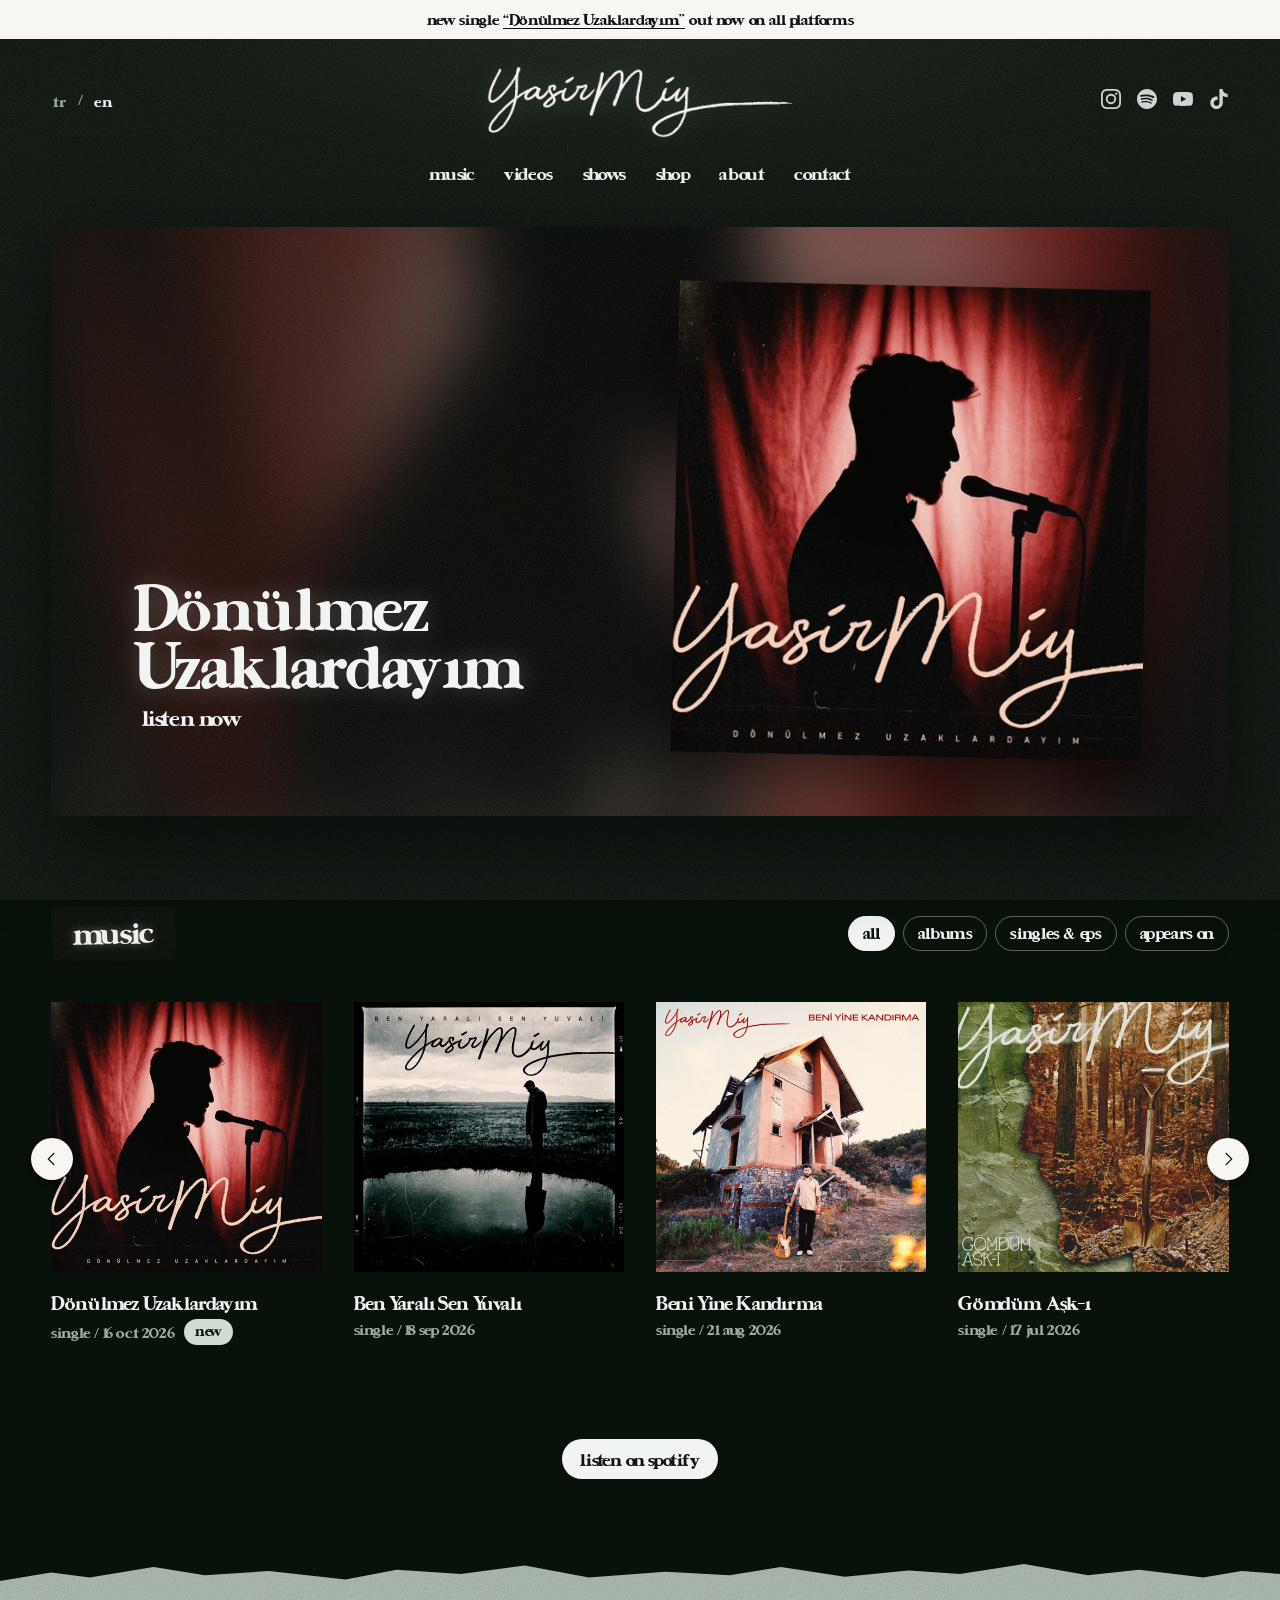
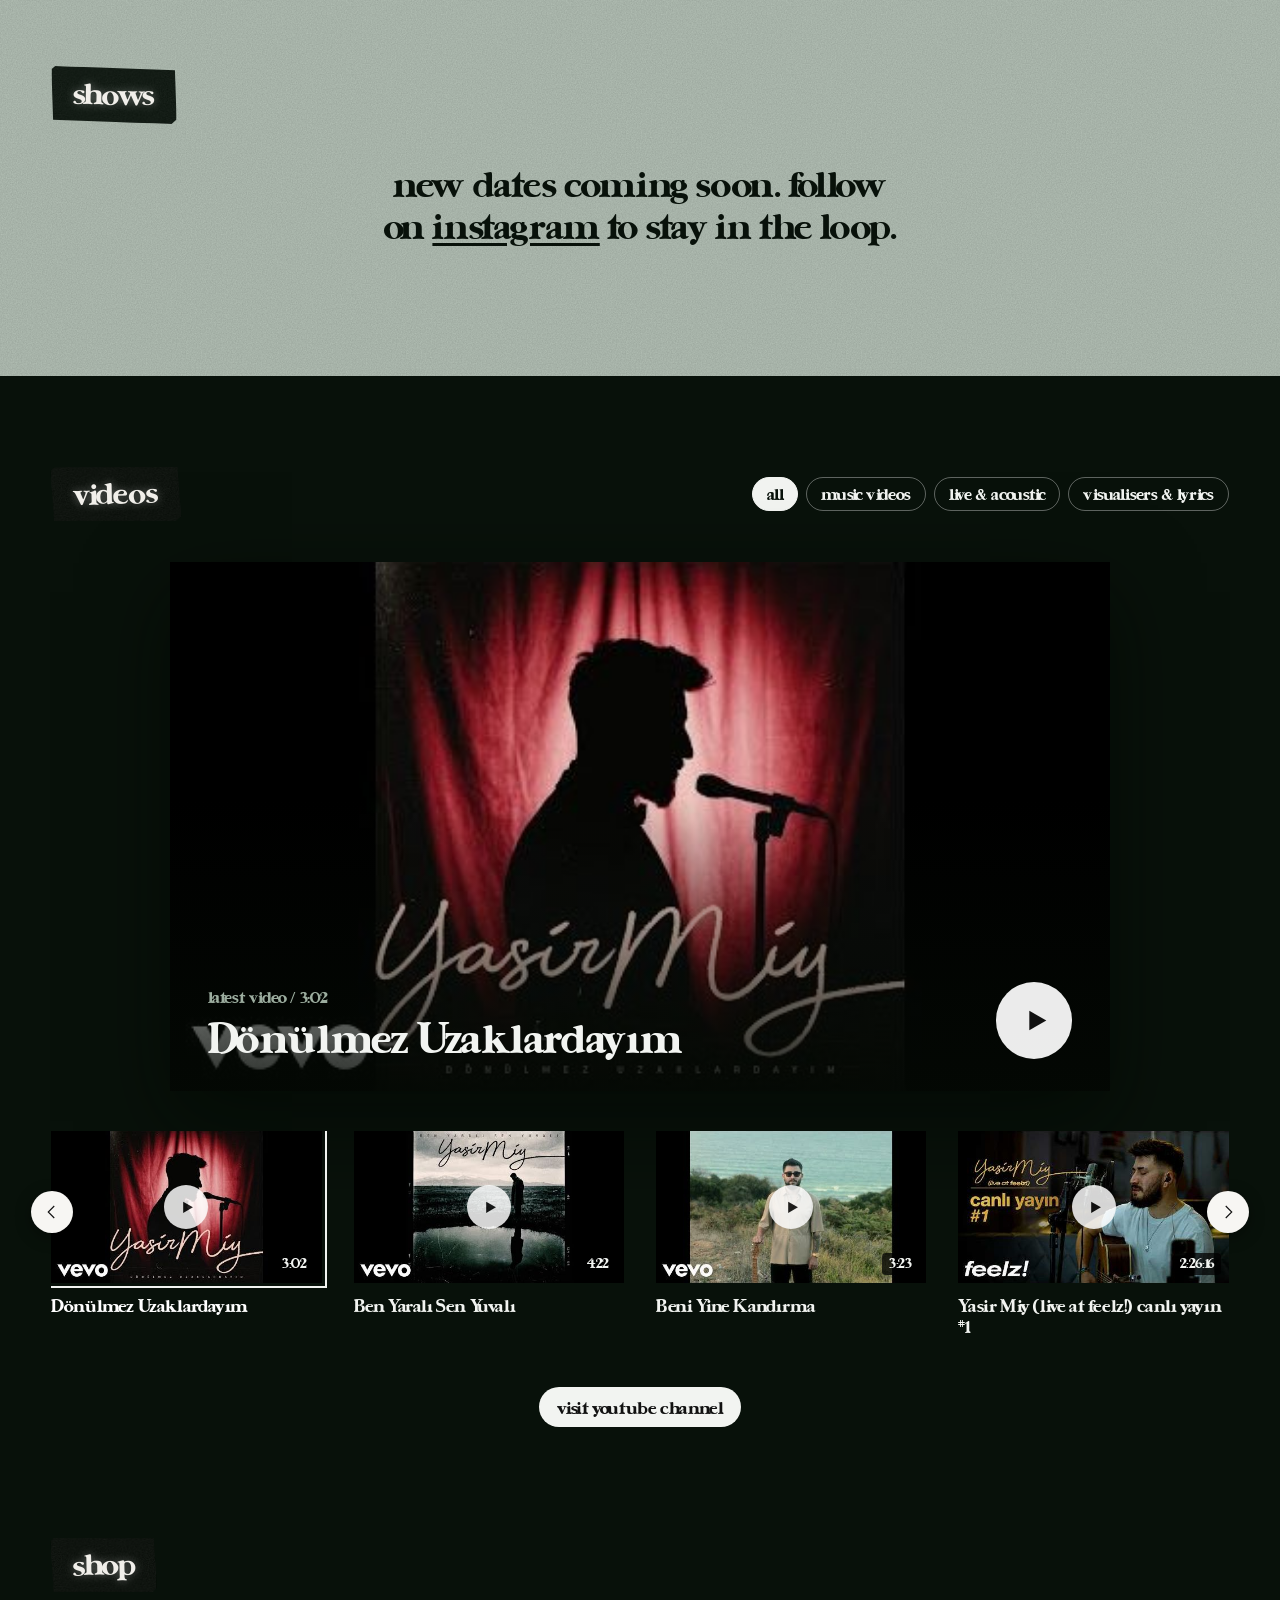
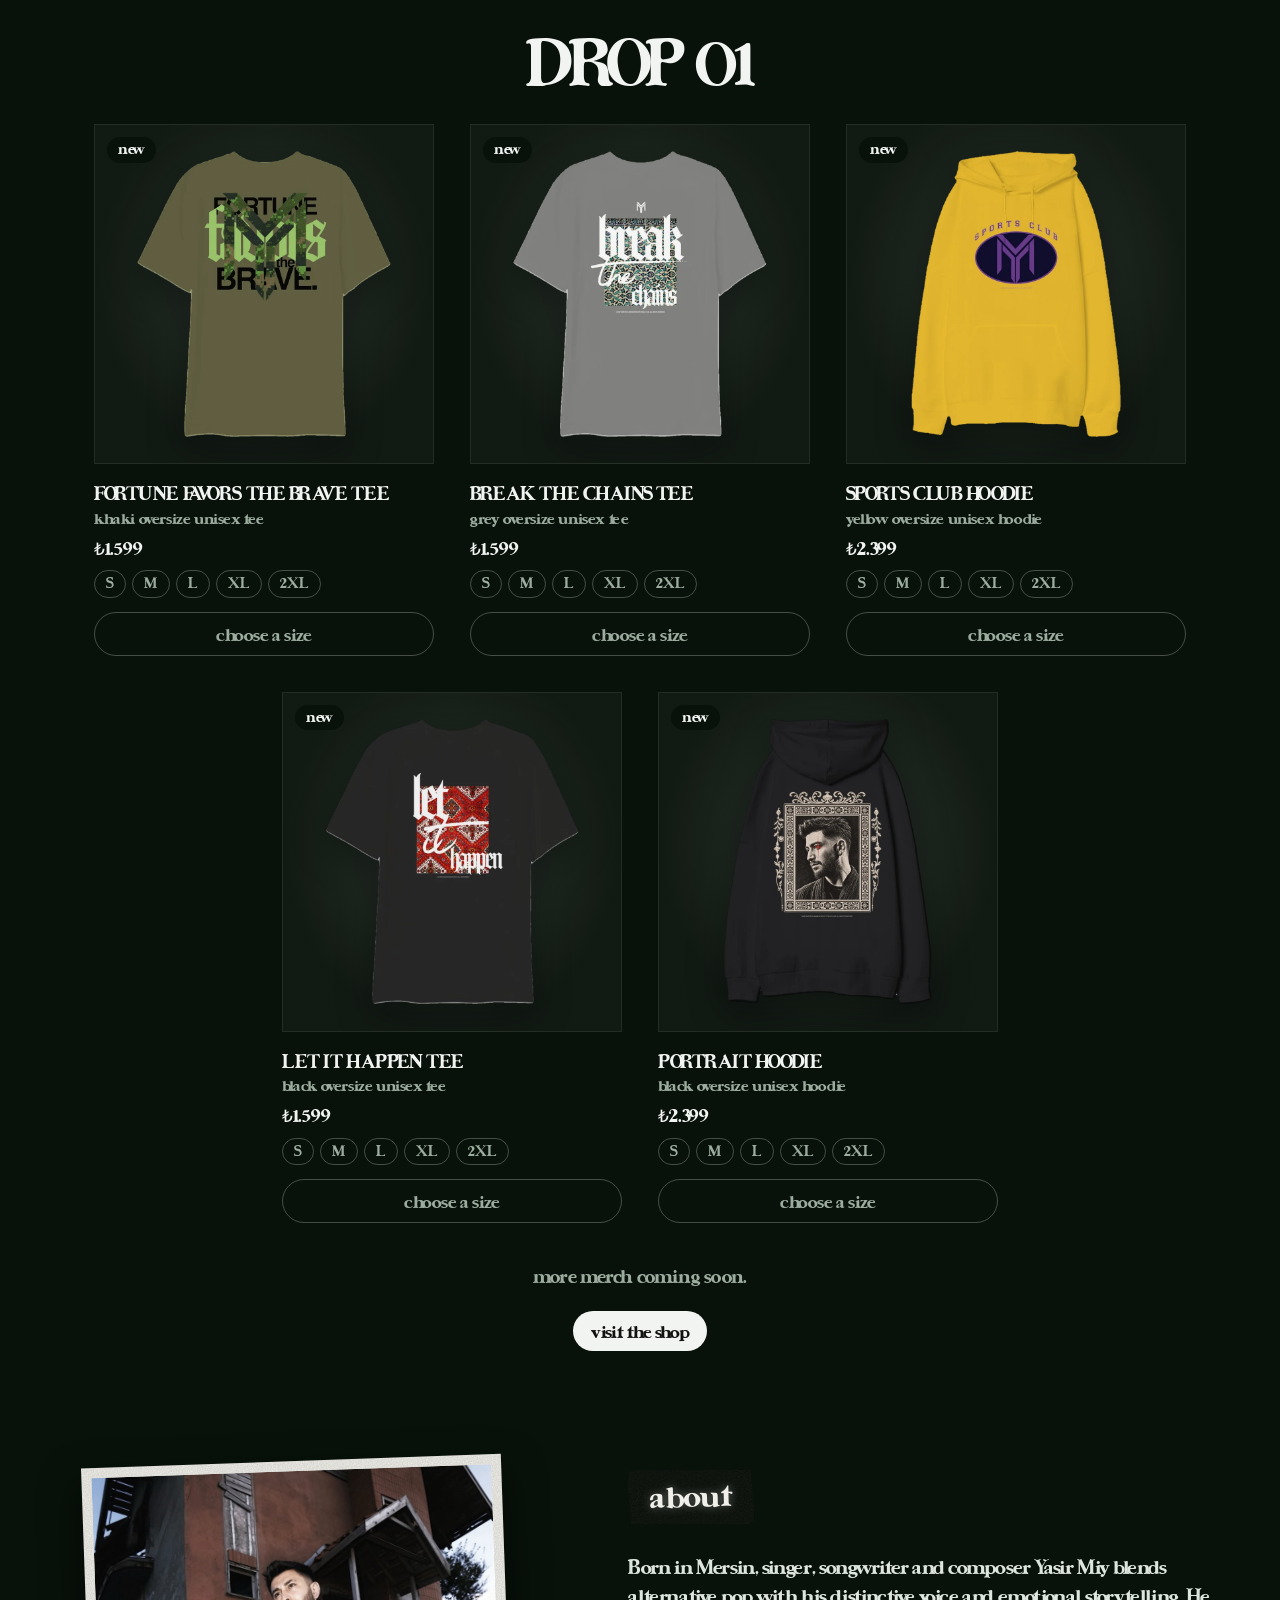
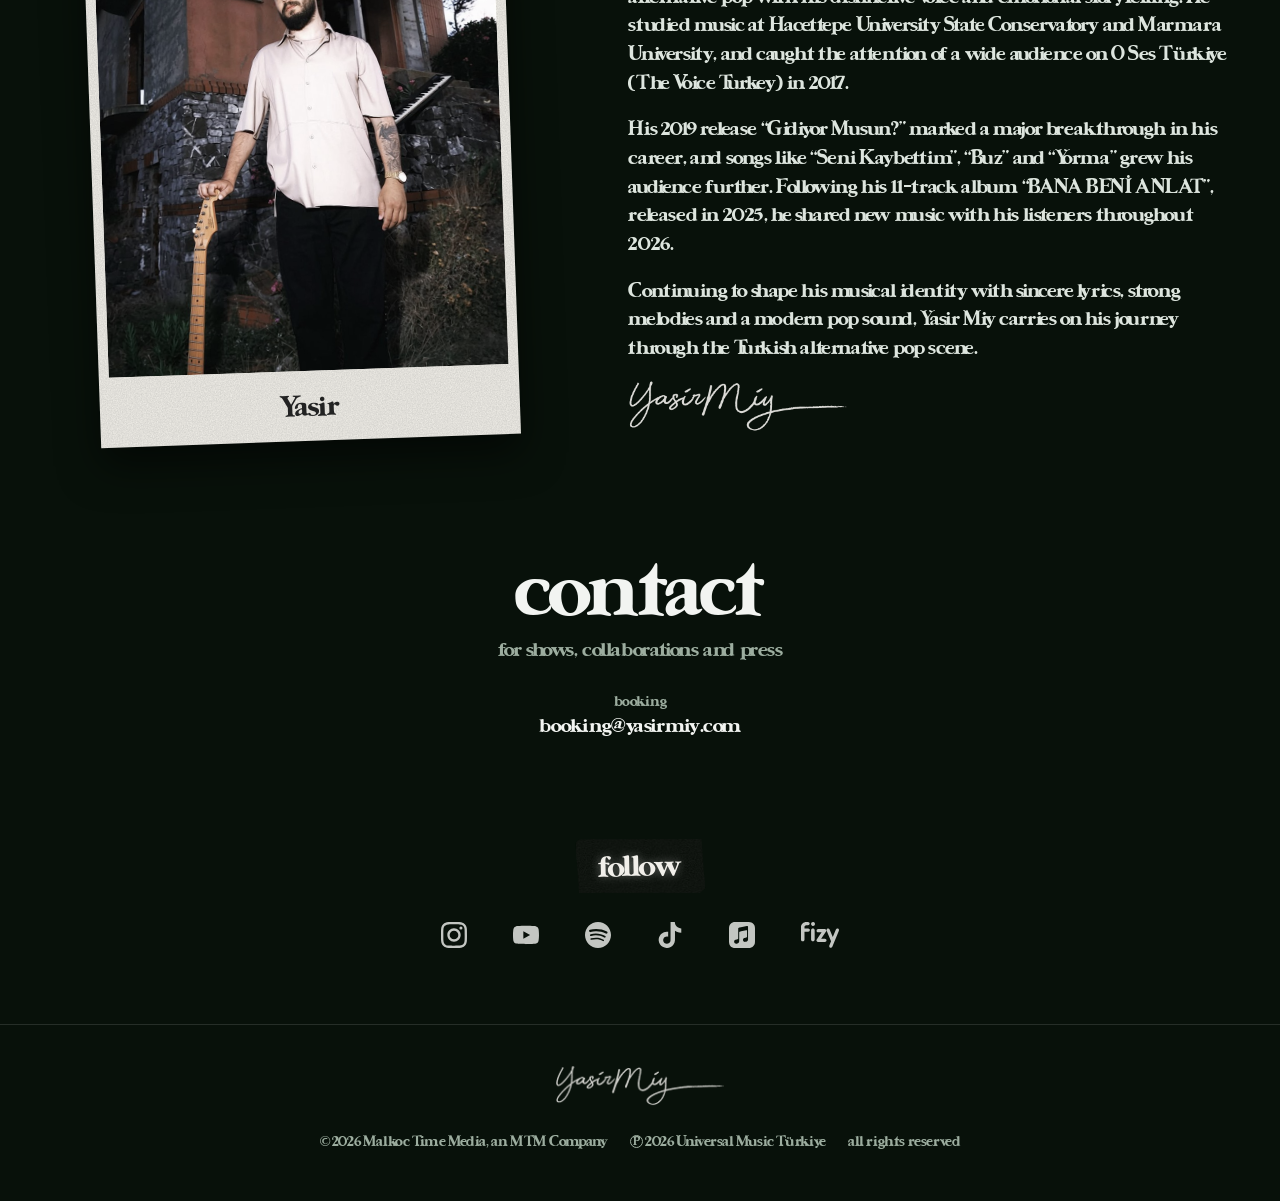
==== commit 4a5c6528: "Add files via upload" ====
--- a/index.html
+++ b/index.html
@@ -111,6 +111,7 @@
   <section id="shop">
     <div class="wrap">
       <div class="sec-head"><span class="tape" data-i18n="shop">shop</span></div>
+      <h2 class="drop-baslik">DROP 01</h2>
       <div class="shop-grid tek" id="ana-urunler"></div>
       <div id="shop-alt"><p class="shop-note" data-i18n="shop_not2">yeni ürünler çok yakında.</p>
       <div class="center" style="margin-top:22px"><a class="pill" href="shop/" data-i18n="shop_git">mağazaya git</a></div></div>
@@ -217,7 +218,7 @@
     document.querySelectorAll('.lang button').forEach(b => b.classList.toggle('on', b.dataset.lang === DIL));
     if (typeof ciz === 'function') { ciz(); vitrin(false); vciz(); }
     const au = document.getElementById('ana-urunler');
-    if (au && window.URUNLER) { const g = URUNLER.filter(u => !u.gizli); au.innerHTML = g.length ? g.slice(0,3).map(u => urunKarti(u, '', T)).join('') : `<p class="yakinda-buyuk">${T('yakinda')}.</p>`; document.getElementById('shop-alt').style.display = g.length ? '' : 'none'; }
+    if (au && window.URUNLER) { const g = URUNLER.filter(u => !u.gizli); au.innerHTML = g.length ? g.map(u => urunKarti(u, '', T)).join('') : `<p class="yakinda-buyuk">${T('yakinda')}.</p>`; document.getElementById('shop-alt').style.display = g.length ? '' : 'none'; }
   }
   document.querySelectorAll('.lang button').forEach(b => b.onclick = () => dilUygula(b.dataset.lang));
 
--- a/assets/site.css
+++ b/assets/site.css
@@ -285,17 +285,27 @@
 
 /* gerçek ürün kartları */
 .product.real{display:block;color:inherit}
-.product.real .pimg{background:#eaeaea}
-.pimg.swap img{position:absolute;inset:0;width:100%;height:100%;object-fit:cover;transition:opacity .45s ease}
+.product.real .pimg{background:radial-gradient(ellipse at 50% 45%,rgba(242,244,241,.16),rgba(242,244,241,.04) 70%);border:1px solid rgba(242,244,241,.08)}
+.pimg.swap img{position:absolute;inset:0;width:100%;height:100%;object-fit:contain;padding:6%;box-sizing:border-box;filter:drop-shadow(0 10px 18px rgba(0,0,0,.35));transition:opacity .45s ease}
 .pimg.swap .on{opacity:0}
-.product.real:hover .pimg.swap .on,.product.real:focus .pimg.swap .on{opacity:1}
+.product.real:hover .pimg.swap .on,.product.real .pimg:focus .on{opacity:1}
 .product.real h3{text-transform:none;letter-spacing:var(--track)}
 .product.real .ptur{font-size:14px;color:var(--muted);margin-top:2px}
 .product.real .price{color:var(--paper);font-size:17px;margin-top:6px}
 .product.real .sizes{display:flex;gap:6px;margin-top:10px;flex-wrap:wrap}
-.product.real .sizes span{text-transform:none;font-size:12px;border:1px solid rgba(255,255,255,.25);border-radius:999px;padding:1px 9px;color:var(--muted)}
+.product.real .sizes .beden{font:inherit;text-transform:none;font-size:13px;border:1px solid rgba(255,255,255,.25);background:transparent;border-radius:999px;padding:3px 11px;color:var(--muted);cursor:pointer;transition:all .2s}
+.product.real .sizes .beden:hover{border-color:var(--paper);color:var(--paper)}
+.product.real .sizes .beden.secili{background:var(--paper);border-color:var(--paper);color:var(--ink)}
+.product.real .sizes .beden:disabled{cursor:default;opacity:.5}
+.product.real .satin-al{font-family:var(--serif);letter-spacing:var(--track);text-transform:none;margin-top:14px;width:100%;padding:11px 16px;border-radius:999px;border:1px solid var(--paper);background:var(--paper);color:var(--ink);font-size:16px;cursor:pointer;transition:opacity .2s,background .2s}
+.product.real .satin-al:disabled{background:transparent;color:var(--muted);border-color:rgba(255,255,255,.25);cursor:default}
+.product.real .satin-al:not(:disabled):hover{opacity:.88}
 .product.bekliyor{cursor:default}
 .shop-grid.tek{display:flex;flex-wrap:wrap;justify-content:center;gap:36px}
-.shop-grid.tek .product{width:min(380px,100%)}
+.shop-grid.tek .product{flex:0 0 calc((100% - 72px)/3);max-width:340px}
+@media (max-width:700px){.shop-grid.tek{gap:22px 14px}.shop-grid.tek .product{flex-basis:calc(50% - 7px)}}
 
 .yakinda-buyuk{width:100%;text-align:center;font-size:clamp(40px,6vw,84px);line-height:1;padding:30px 0 10px;color:var(--paper)}
+
+/* DROP 01 başlığı */
+.drop-baslik{font-family:var(--serif);letter-spacing:var(--track);text-transform:none;text-align:center;font-weight:400;font-size:clamp(34px,4.5vw,60px);line-height:1;margin:18px 0 34px}
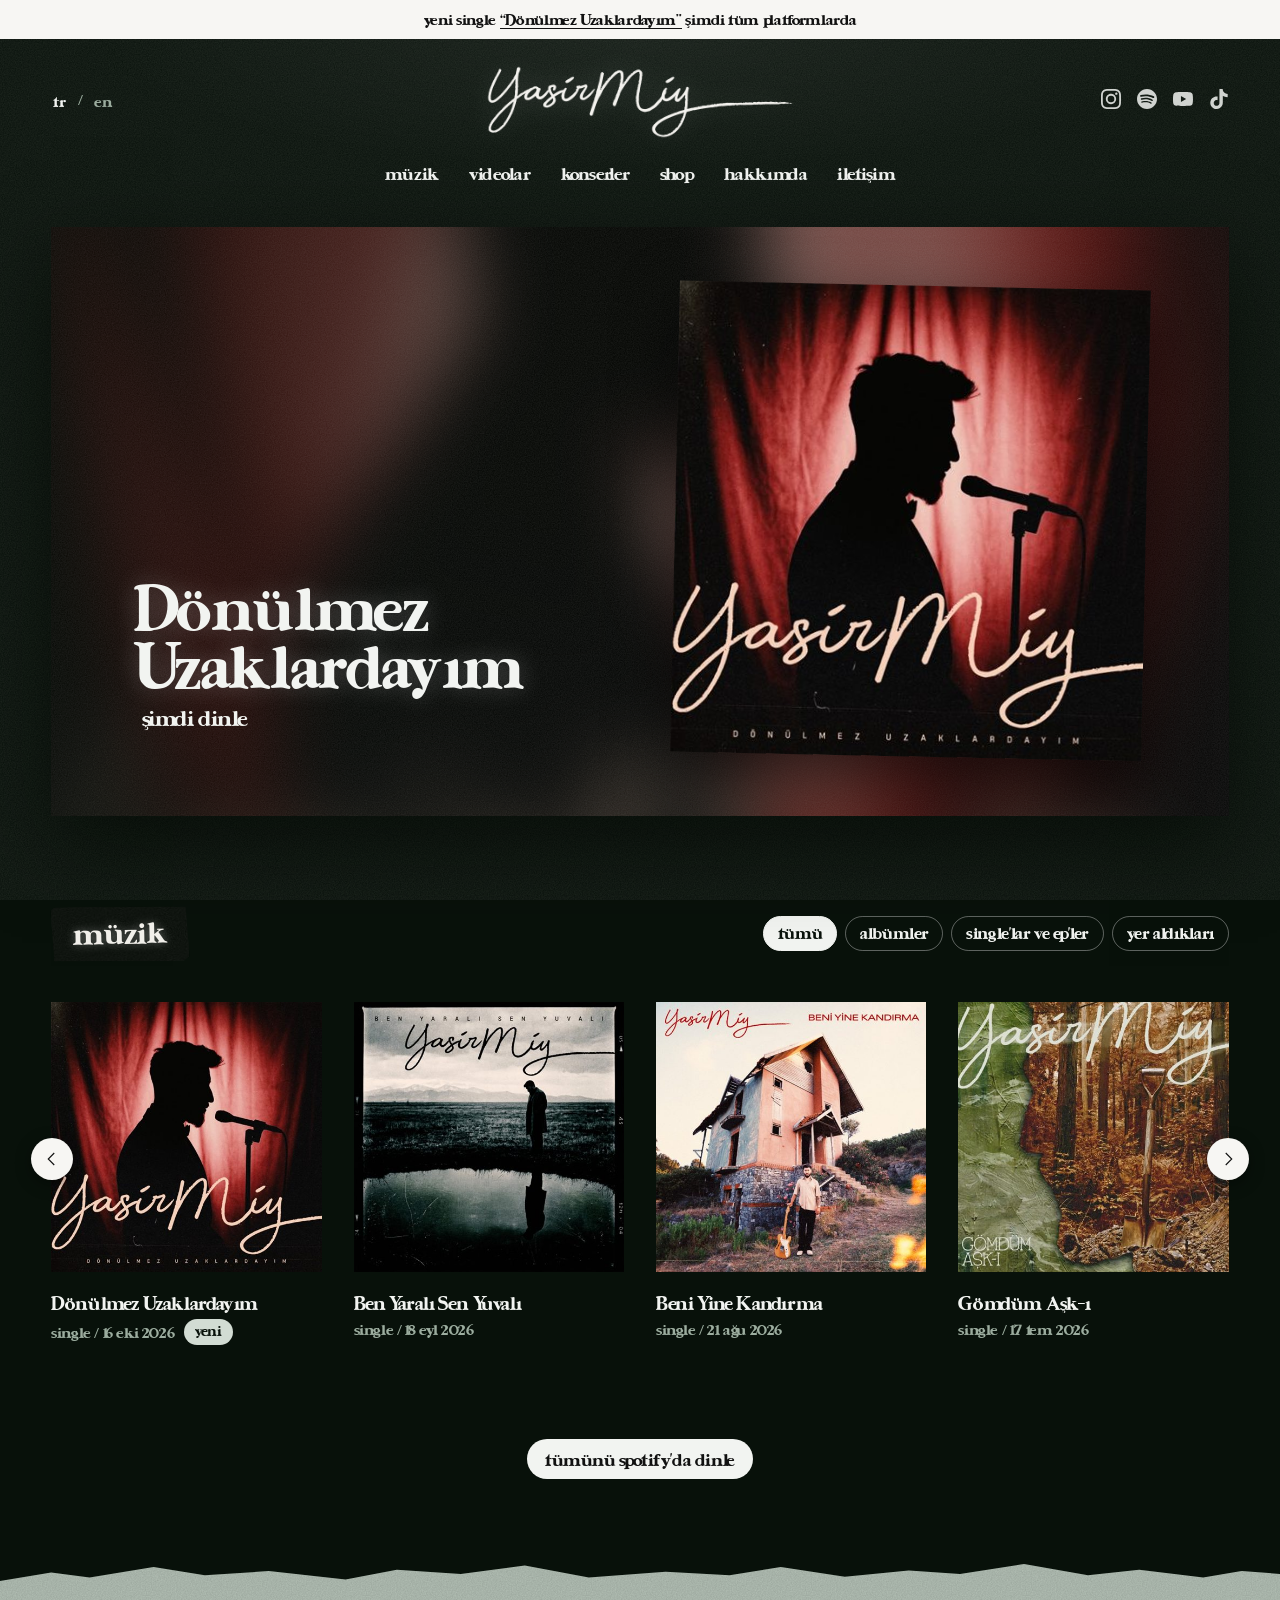
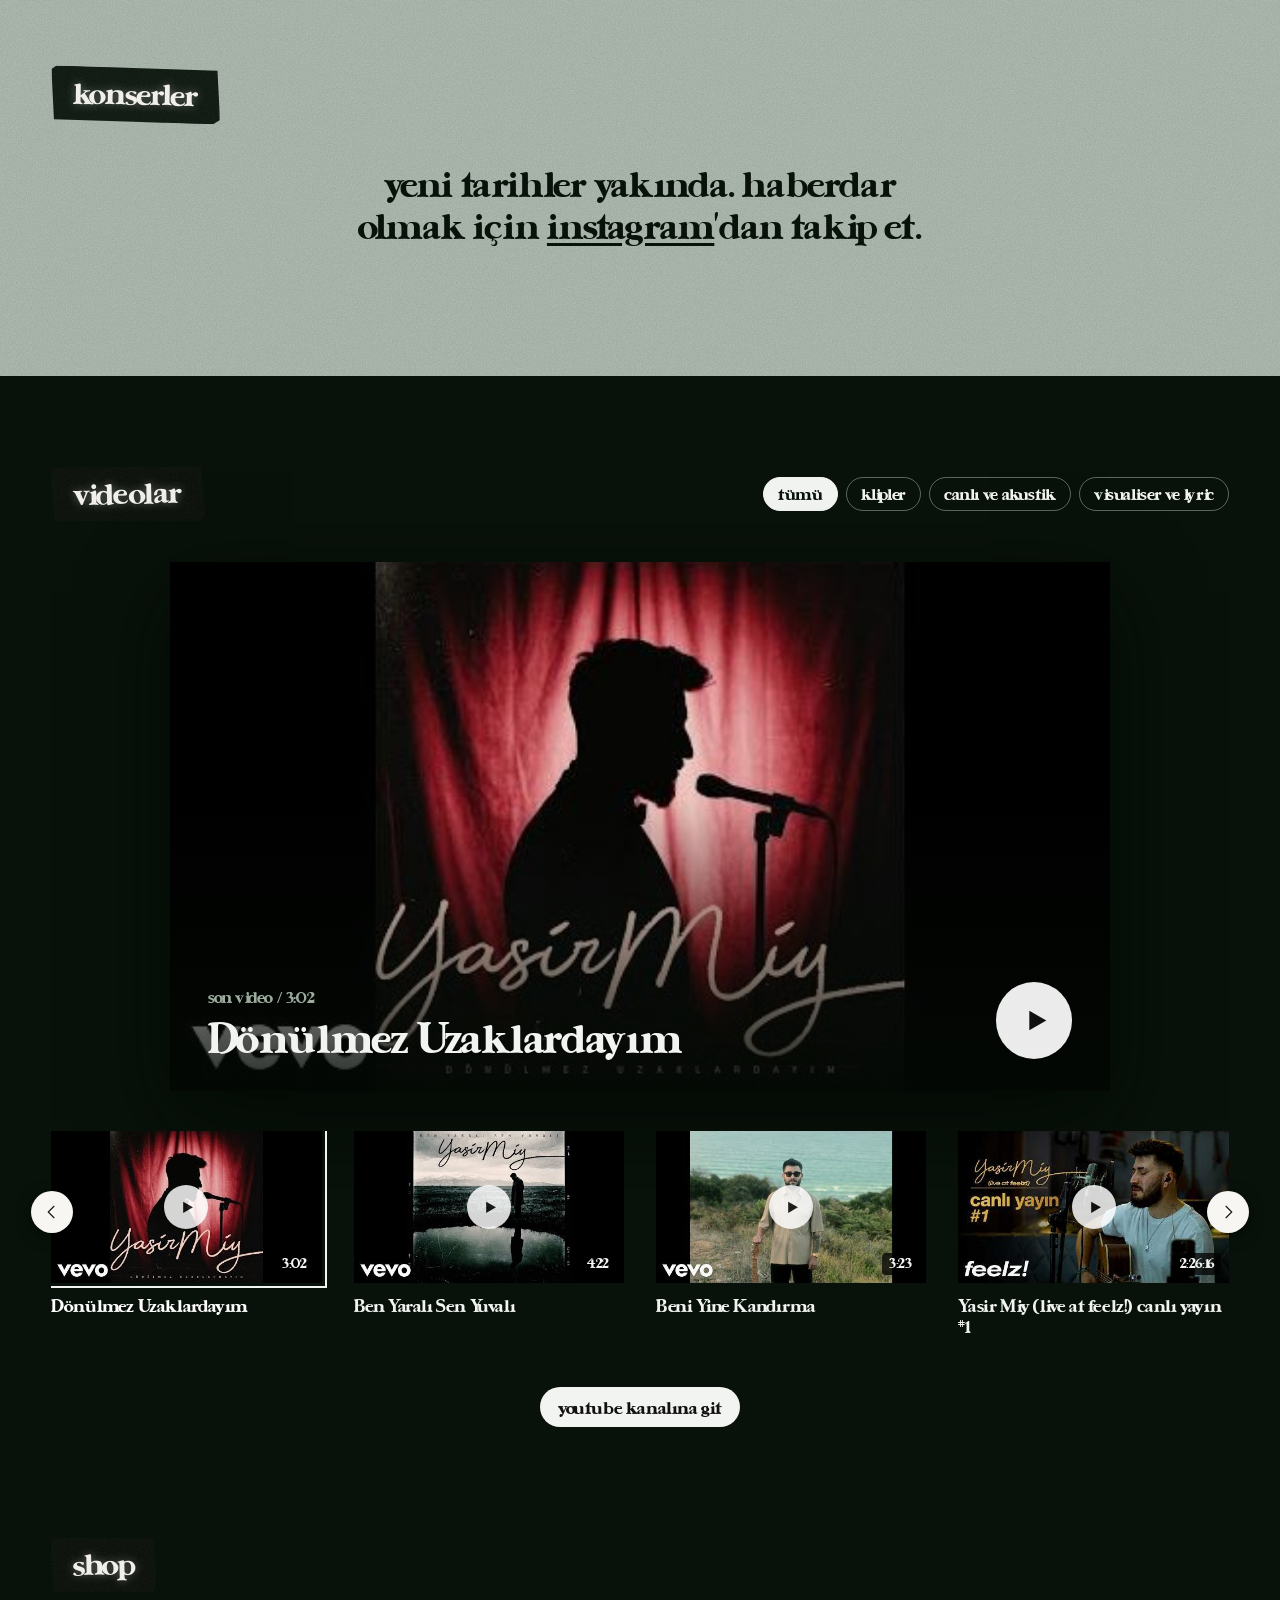
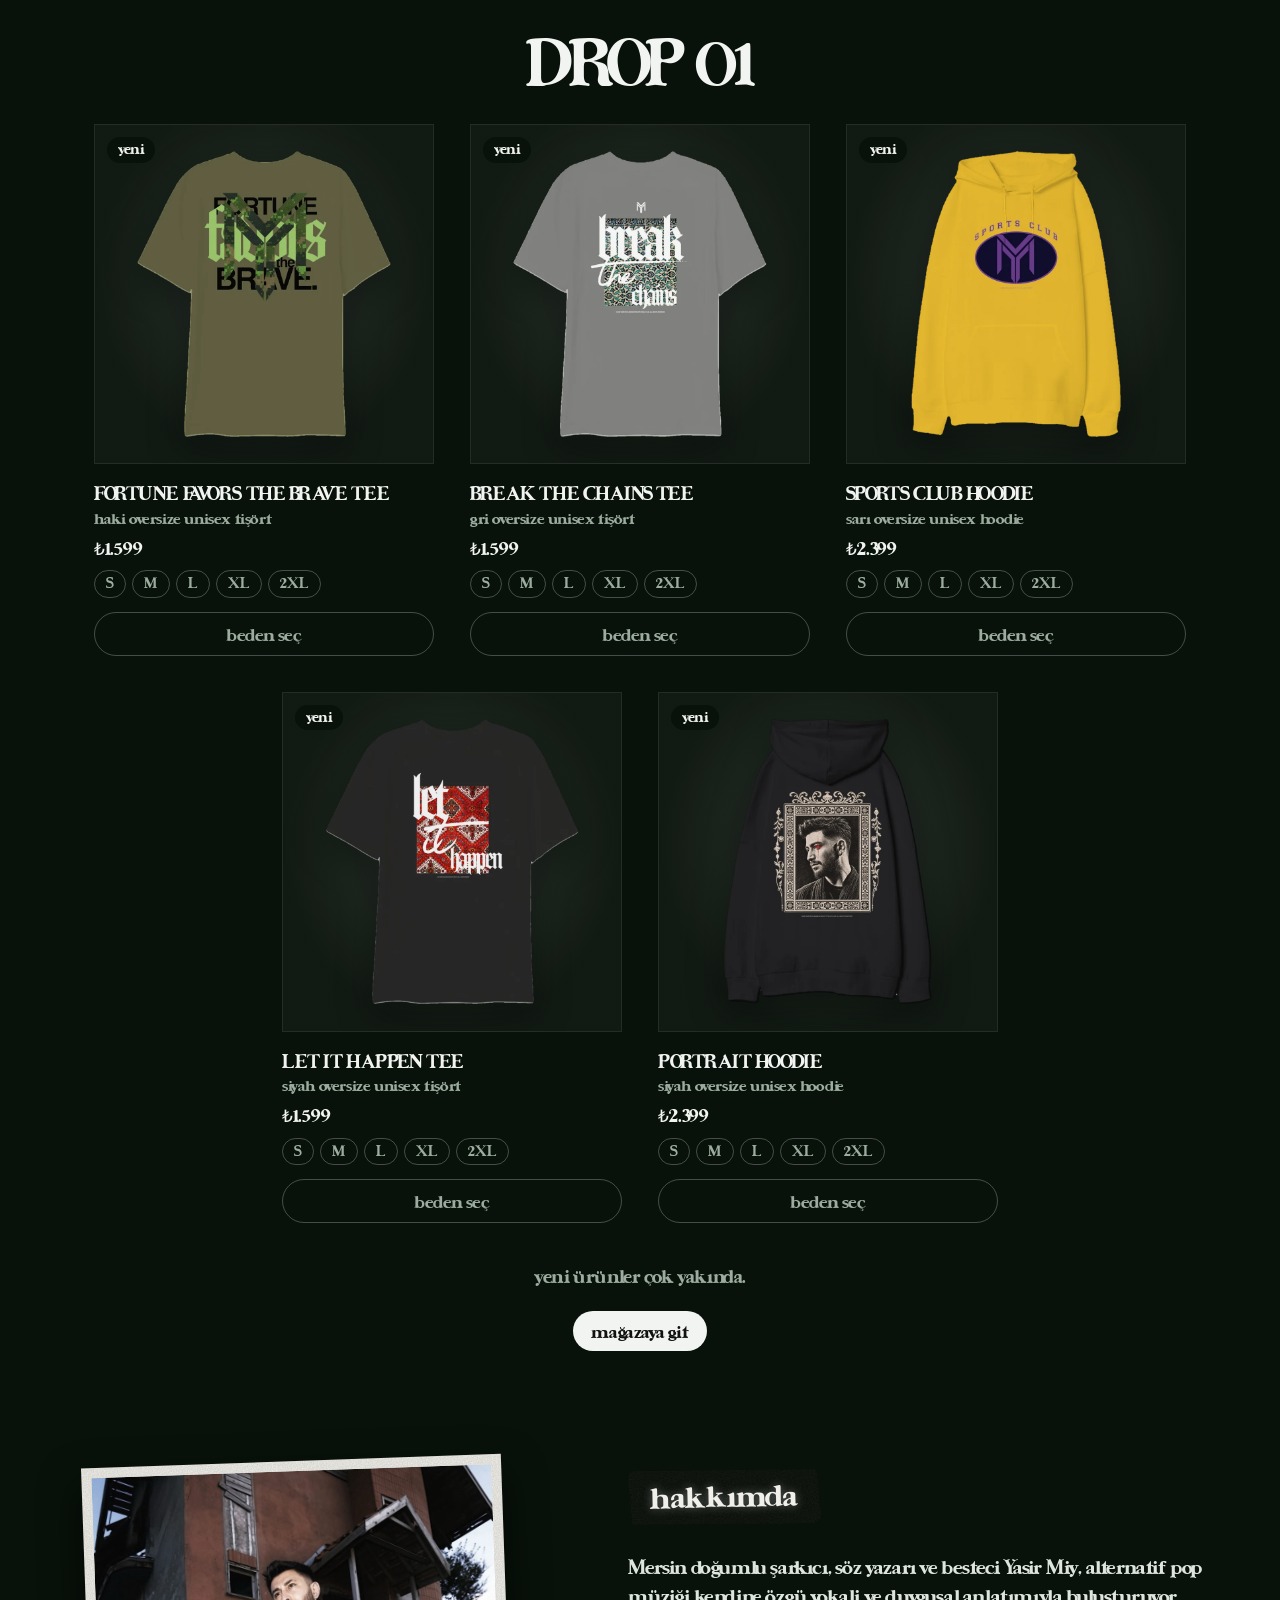
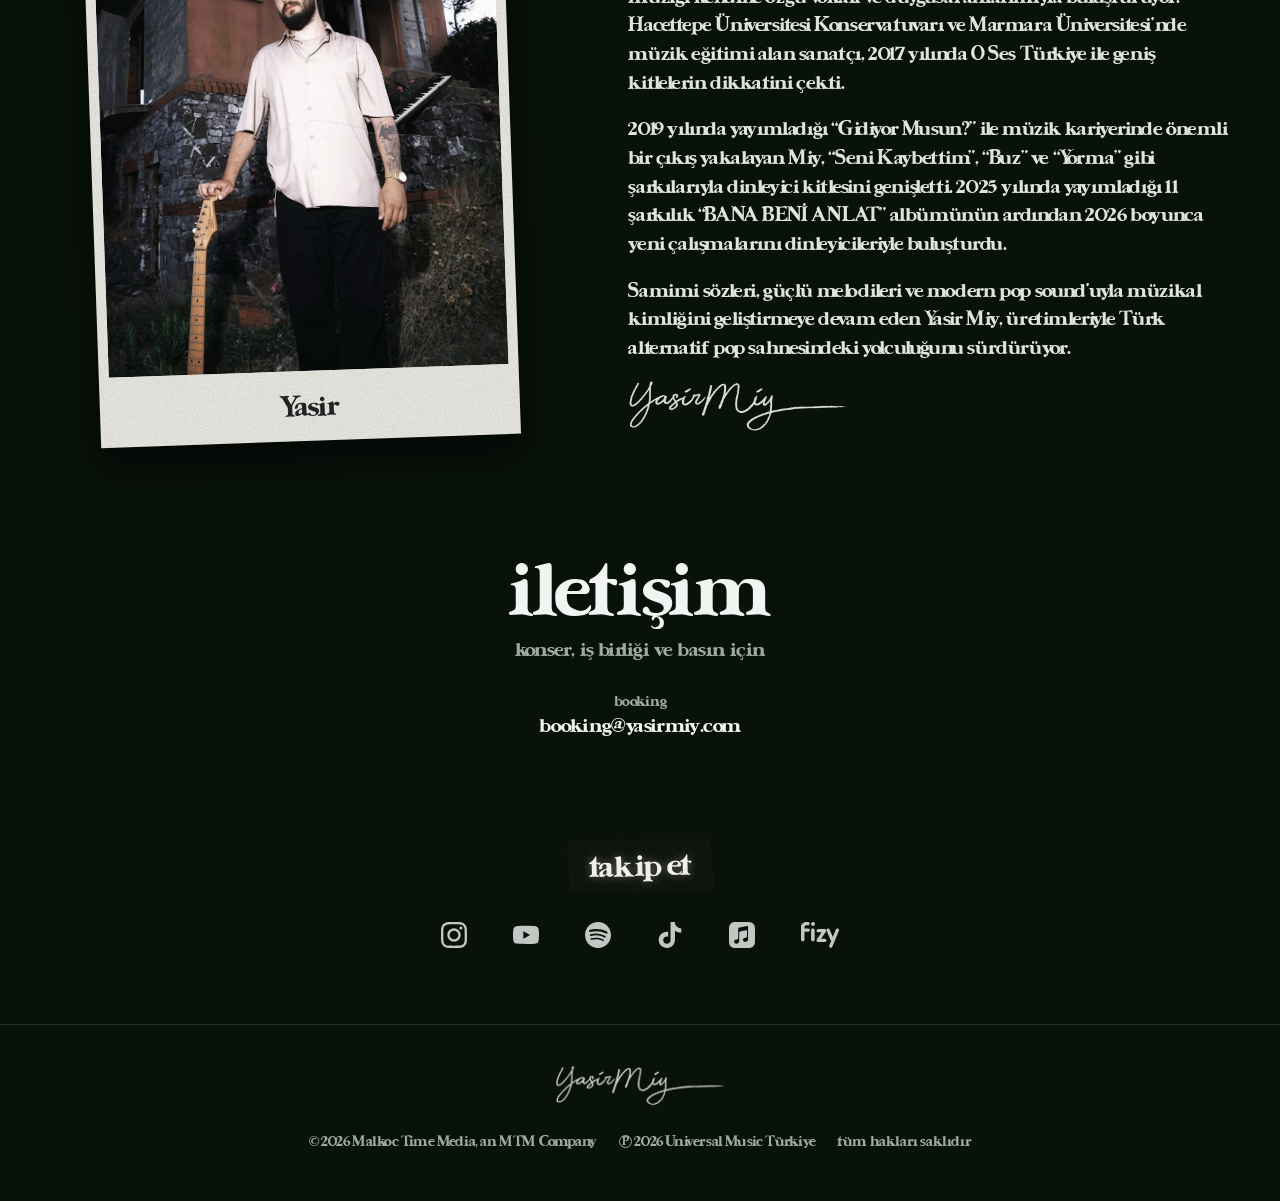
==== commit 65f8e79d: "Add files via upload" ====
--- a/index.html
+++ b/index.html
@@ -208,11 +208,10 @@
   // Türkçe biyografiyi sayfadan al (tek kaynak)
   ['bio1','bio2','bio3'].forEach(k => METIN.tr[k] = document.querySelector(`[data-i18n="${k}"]`).textContent);
   let DIL = 'tr';
-  try { DIL = localStorage.getItem('dil') || (/^tr/i.test(navigator.language) ? 'tr' : 'en'); } catch(e) {}
+  try { DIL = localStorage.getItem('dil_secim') || 'tr'; } catch(e) {}  // varsayılan her zaman Türkçe; sadece ziyaretçi seçerse değişir
   const T = k => (METIN[DIL] && METIN[DIL][k] !== undefined) ? METIN[DIL][k] : METIN.tr[k];
   function dilUygula(d){
     DIL = METIN[d] ? d : 'tr';
-    try { localStorage.setItem('dil', DIL); } catch(e) {}
     document.documentElement.lang = DIL;
     document.querySelectorAll('[data-i18n]').forEach(el => el.textContent = T(el.dataset.i18n));
     document.querySelectorAll('.lang button').forEach(b => b.classList.toggle('on', b.dataset.lang === DIL));
@@ -220,7 +219,7 @@
     const au = document.getElementById('ana-urunler');
     if (au && window.URUNLER) { const g = URUNLER.filter(u => !u.gizli); au.innerHTML = g.length ? g.map(u => urunKarti(u, '', T)).join('') : `<p class="yakinda-buyuk">${T('yakinda')}.</p>`; document.getElementById('shop-alt').style.display = g.length ? '' : 'none'; }
   }
-  document.querySelectorAll('.lang button').forEach(b => b.onclick = () => dilUygula(b.dataset.lang));
+  document.querySelectorAll('.lang button').forEach(b => b.onclick = () => { try { localStorage.setItem('dil_secim', b.dataset.lang); } catch(e) {} dilUygula(b.dataset.lang); });
 
   // ——— MÜZİK: liste Apple'dan güncel, tıklayınca Spotify ———
   const SP = window.SPOTIFY || {};
--- a/assets/site.css
+++ b/assets/site.css
@@ -309,3 +309,53 @@
 
 /* DROP 01 başlığı */
 .drop-baslik{font-family:var(--serif);letter-spacing:var(--track);text-transform:none;text-align:center;font-weight:400;font-size:clamp(34px,4.5vw,60px);line-height:1;margin:18px 0 34px}
+
+/* ——— ürün kartı: tıklanabilir ——— */
+.product.real[data-href]{cursor:pointer}
+.product.real h3 a{color:inherit;text-decoration:none}
+.product.real h3 a:hover{text-decoration:underline;text-underline-offset:4px}
+.product.real .pimg{cursor:zoom-in}
+.product.real .zoom{position:absolute;right:12px;bottom:12px;z-index:3;width:34px;height:34px;border-radius:50%;display:grid;place-items:center;
+  background:rgba(4,9,4,.7);color:var(--paper);font-size:22px;line-height:1;opacity:0;transition:opacity .2s}
+.product.real .pimg:hover .zoom,.product.real .pimg:focus .zoom{opacity:1}
+@media (hover:none){.product.real .zoom{opacity:.85}}
+
+/* ——— büyük görünüm (pop-up) ——— */
+.lightbox{position:fixed;inset:0;z-index:1000;display:none;flex-direction:column;align-items:center;justify-content:center;gap:18px;padding:60px 20px 30px;
+  background:rgba(4,9,4,.92) var(--noise);backdrop-filter:blur(6px);-webkit-backdrop-filter:blur(6px);cursor:zoom-out}
+.lightbox.acik{display:flex;animation:lbGir .25s ease}
+@keyframes lbGir{from{opacity:0}to{opacity:1}}
+.lightbox .lb-img{max-width:min(92vw,900px);max-height:76vh;object-fit:contain;filter:drop-shadow(0 30px 50px rgba(0,0,0,.6));cursor:default;animation:lbImg .3s ease}
+@keyframes lbImg{from{transform:scale(.94);opacity:0}to{transform:none;opacity:1}}
+.lightbox .lb-kapat{position:absolute;top:16px;right:20px;width:48px;height:48px;border-radius:50%;border:1px solid rgba(242,244,241,.3);background:transparent;color:var(--paper);font-size:30px;line-height:1;cursor:pointer}
+.lightbox .lb-kapat:hover{background:rgba(242,244,241,.1)}
+.lightbox .lb-alt{text-align:center;cursor:default}
+.lightbox .lb-ad{font-size:24px;text-transform:none;letter-spacing:var(--track);margin-bottom:10px}
+.lightbox .lb-yuz{display:flex;gap:8px;justify-content:center}
+.lightbox .lb-yuz button{font:inherit;font-size:15px;color:var(--muted);background:transparent;border:1px solid rgba(255,255,255,.25);border-radius:999px;padding:4px 16px;cursor:pointer}
+.lightbox .lb-yuz button.secili{background:var(--paper);color:var(--ink);border-color:var(--paper)}
+
+/* ——— ürün sayfası ——— */
+.urun-wrap{padding:50px 0 30px}
+.product.real.urun-sayfa{display:grid;grid-template-columns:1.1fr 1fr;gap:56px;align-items:start;cursor:default}
+.urun-sayfa .galeri .pimg.ana{position:relative;aspect-ratio:1/1;border-radius:6px;overflow:hidden;cursor:zoom-in;
+  background:radial-gradient(ellipse at 50% 45%,rgba(242,244,241,.16),rgba(242,244,241,.04) 70%);border:1px solid rgba(242,244,241,.08)}
+.urun-sayfa .galeri .pimg.ana img{width:100%;height:100%;object-fit:contain;padding:5%;box-sizing:border-box;filter:drop-shadow(0 14px 24px rgba(0,0,0,.4))}
+.urun-sayfa .galeri .pimg.ana .zoom{opacity:.85}
+.urun-sayfa .kucukler{display:flex;gap:12px;margin-top:12px}
+.urun-sayfa .kucuk{width:92px;height:92px;padding:6px;border-radius:6px;cursor:pointer;background:rgba(242,244,241,.06);border:1px solid rgba(242,244,241,.12)}
+.urun-sayfa .kucuk img{width:100%;height:100%;object-fit:contain}
+.urun-sayfa .kucuk.secili{border-color:var(--paper)}
+.urun-sayfa .bilgi{padding-top:10px}
+.urun-sayfa .bilgi h1{font-weight:400;text-transform:none;letter-spacing:var(--track);font-size:clamp(34px,4vw,54px);line-height:1.02;margin:24px 0 8px}
+.urun-sayfa .ptur{font-size:18px;color:var(--muted)}
+.urun-sayfa .price{font-size:24px;margin:14px 0 18px}
+.urun-sayfa .aciklama{text-transform:none;color:#d9ded9;font-size:17px;line-height:1.55;max-width:520px;margin-bottom:22px}
+.urun-sayfa .sizes{display:flex;flex-wrap:wrap;gap:8px}
+.urun-sayfa .sizes .beden{font-size:16px;padding:7px 16px}
+.urun-sayfa .satin-al{max-width:420px;font-size:19px;padding:14px 18px;margin-top:18px}
+.urun-sayfa .notlar{list-style:none;padding:0;margin:22px 0 0;color:var(--muted);font-size:15px;display:grid;gap:6px}
+.urun-sayfa .notlar li::before{content:"— "}
+.urun-sayfa .geri{display:inline-block;margin-top:26px;color:var(--paper);text-decoration:none;border-bottom:1px solid rgba(242,244,241,.35);padding-bottom:2px}
+@media (max-width:820px){.product.real.urun-sayfa{grid-template-columns:1fr;gap:26px}.urun-wrap{padding-top:28px}.urun-sayfa .satin-al{max-width:none}}
+.urun-sayfa .tape{text-transform:none}
